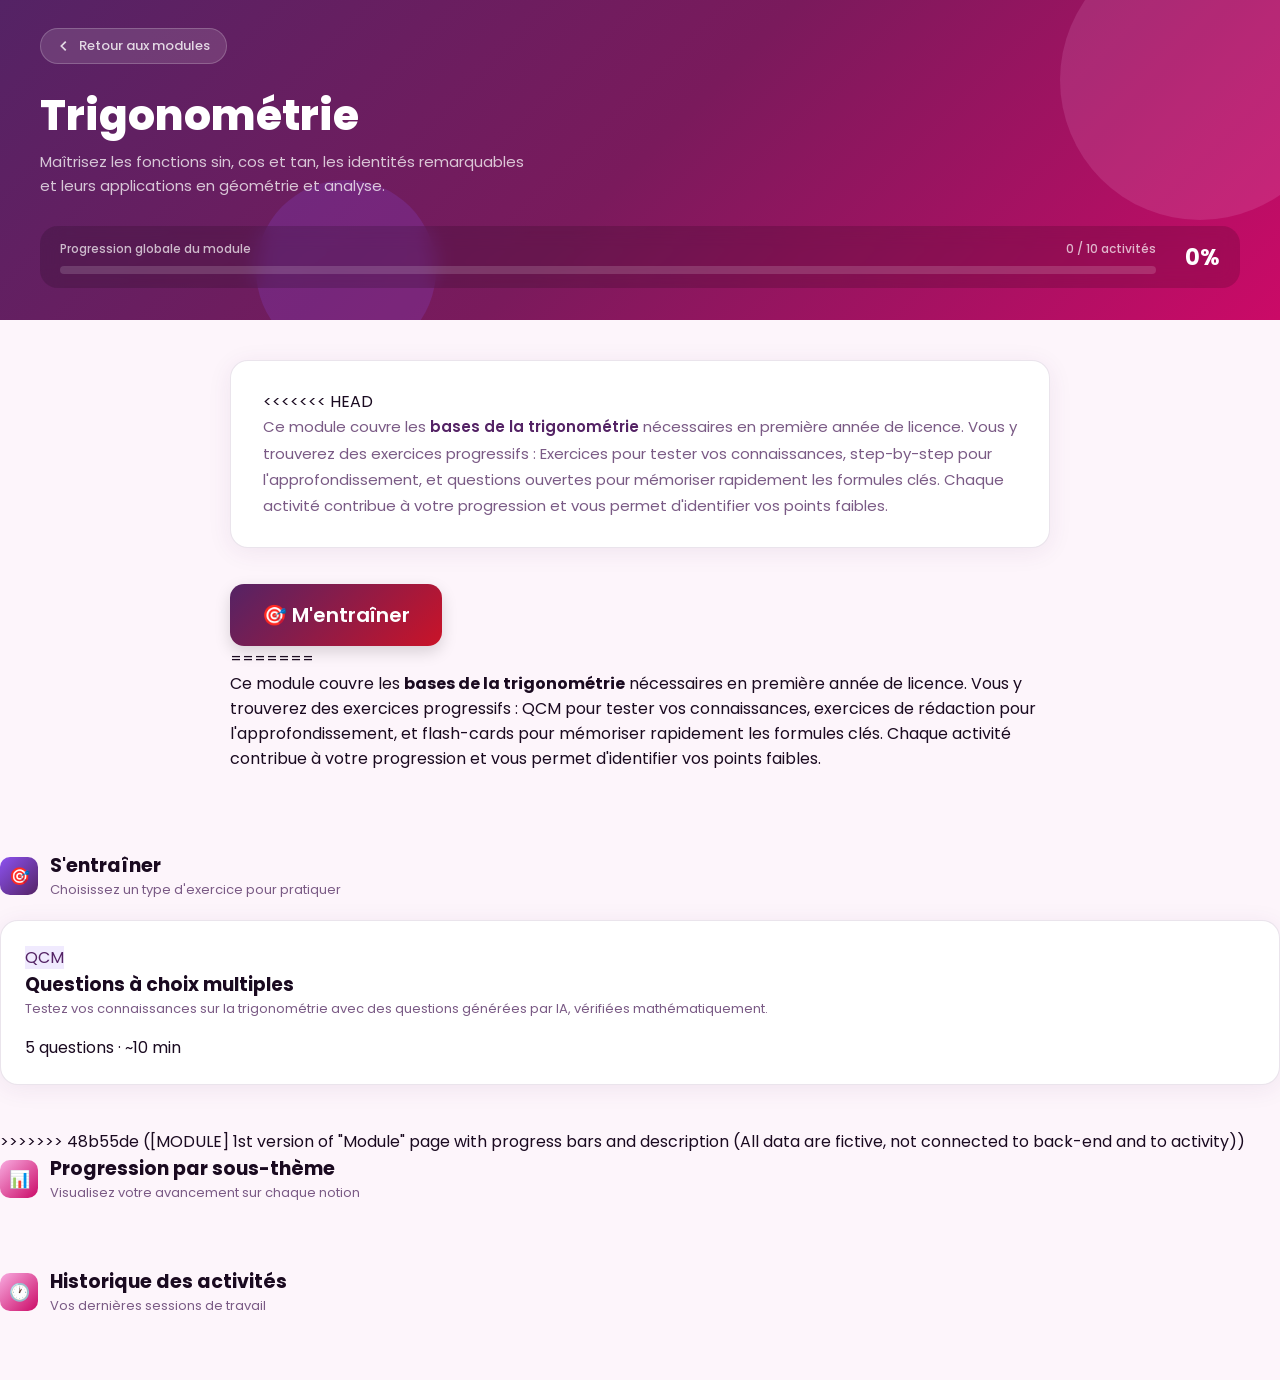
==== pages/module.html @ 5d1d4e45 "[MODULE] 1st version of "Module" page with progress bars and description (All data are fictive, not " ====
<!DOCTYPE html>
<html lang="fr">
<head>
<meta charset="UTF-8">
<meta name="viewport" content="width=device-width, initial-scale=1.0">
<title>MATHutrice — Module</title>
<link href="https://fonts.googleapis.com/css2?family=Poppins:wght@300;400;500;600;700;800&display=swap" rel="stylesheet">
<style>
  :root {
    --purple-dark: #542365;
    --purple-light: #8c52f0;
    --pink-soft: #f8abe0;
    --red-main: #ca1328;
    --red-coral: #ff5757;
    --pink-hot: #cb0a67;
    --bg: #fdf5fb;
    --white: #ffffff;
    --text-dark: #1a0a20;
    --text-muted: #7a5a85;
    --text-light: #b89ec5;
    --border: rgba(84,35,101,0.12);
    --shadow: 0 4px 24px rgba(84,35,101,0.08);
    --shadow-hover: 0 8px 40px rgba(140,82,240,0.18);
    --radius: 18px;
    --radius-sm: 10px;
  }

  * { box-sizing: border-box; margin: 0; padding: 0; }

  body {
    font-family: 'Poppins', sans-serif;
    background: var(--bg);
    color: var(--text-dark);
    min-height: 100vh;
  }

  /* ── HEADER ── */
  .header {
    background: linear-gradient(135deg, var(--purple-dark) 0%, #7a1a5c 50%, var(--pink-hot) 100%);
    padding: 0;
    position: relative;
    overflow: hidden;
  }
  .header::before {
    content: '';
    position: absolute;
    top: -60px; right: -60px;
    width: 280px; height: 280px;
    background: rgba(248,171,224,0.15);
    border-radius: 50%;
  }
  .header::after {
    content: '';
    position: absolute;
    bottom: -40px; left: 20%;
    width: 180px; height: 180px;
    background: rgba(140,82,240,0.2);
    border-radius: 50%;
  }
  .header-inner {
    position: relative; z-index: 1;
    padding: 28px 40px 32px;
  }
  .back-btn {
    display: inline-flex; align-items: center; gap: 8px;
    color: rgba(255,255,255,0.8);
    font-size: 13px; font-weight: 500;
    text-decoration: none;
    background: rgba(255,255,255,0.12);
    border: 1px solid rgba(255,255,255,0.2);
    padding: 7px 16px;
    border-radius: 30px;
    cursor: pointer;
    transition: all 0.2s;
    margin-bottom: 28px;
    display: inline-flex;
  }
  .back-btn:hover { background: rgba(255,255,255,0.2); color: white; }
  .back-btn svg { width: 14px; height: 14px; }

  
  .module-title {
    font-size: 42px; font-weight: 800;
    color: white;
    line-height: 1.15;
    margin-bottom: 10px;
  }
  .module-subtitle {
    font-size: 15px; font-weight: 400;
    color: rgba(255,255,255,0.75);
    max-width: 500px;
    line-height: 1.6;
    margin-bottom: 28px;
  }

  /* Progress bar header */
  .progress-header {
    display: flex; align-items: center; gap: 12px;
    background: rgba(0,0,0,0.15);
    border-radius: var(--radius);
    padding: 14px 20px;
    backdrop-filter: blur(10px);
  }
  .progress-info { flex: 1; }
  .progress-label {
    font-size: 12px; color: rgba(255,255,255,0.7); font-weight: 500;
    margin-bottom: 8px;
    display: flex; justify-content: space-between;
  }
  .progress-bar-wrap {
    background: rgba(255,255,255,0.15);
    border-radius: 30px;
    height: 8px; overflow: hidden;
  }
  .progress-bar-fill {
    background: linear-gradient(90deg, var(--pink-soft), var(--purple-light));
    height: 100%;
    border-radius: 30px;
    transition: width 0.8s cubic-bezier(.4,0,.2,1);
    width: 0%;
  }
  .progress-pct {
    font-size: 22px; font-weight: 700; color: white;
    min-width: 52px; text-align: right;
  }

  /* ── MAIN ── */
  .main { padding: 40px 40px 80px; max-width: 900px; margin: 0 auto; }

  /* ── DESCRIPTION ── */
  .desc-card {
    background: var(--white);
    border: 1px solid var(--border);
    border-radius: var(--radius);
    padding: 28px 32px;
    margin-bottom: 36px;
    box-shadow: var(--shadow);
  }
  .desc-card p { font-size: 15px; color: var(--text-muted); line-height: 1.75; }
  .desc-card p strong { color: var(--purple-dark); font-weight: 600; }

  /* ── SECTION TITLE ── */
  .section-header {
    display: flex; align-items: center; gap: 12px;
    margin-bottom: 20px;
  }
  .section-icon {
    width: 38px; height: 38px;
    border-radius: 10px;
    display: flex; align-items: center; justify-content: center;
    font-size: 17px;
    flex-shrink: 0;
  }
  .section-icon.history { background: linear-gradient(135deg, #f8abe0, #cb0a67); }
  .section-icon.train { background: linear-gradient(135deg, #8c52f0, #542365); }
  .section-title-text h2 { font-size: 19px; font-weight: 700; color: var(--text-dark); }
  .section-title-text p { font-size: 13px; color: var(--text-muted); font-weight: 400; }

  /* ── HISTORIQUE ── */
  .history-grid {
    display: grid;
    grid-template-columns: repeat(auto-fill, minmax(220px, 1fr));
    gap: 14px;
    margin-bottom: 44px;
  }
  .history-card {
    background: var(--white);
    border: 1px solid var(--border);
    border-radius: var(--radius-sm);
    padding: 16px 18px;
    box-shadow: var(--shadow);
    display: flex; flex-direction: column; gap: 8px;
    transition: all 0.2s;
  }
  .history-card:hover { transform: translateY(-2px); box-shadow: var(--shadow-hover); }
  .hist-top { display: flex; justify-content: space-between; align-items: flex-start; }
  .hist-name { font-size: 13px; font-weight: 600; color: var(--text-dark); }
  .hist-score {
    font-size: 12px; font-weight: 700;
    padding: 3px 10px;
    border-radius: 30px;
  }
  .hist-score.good { background: #edf7ed; color: #2a7a2a; }
  .hist-score.medium { background: #fff8e6; color: #a06800; }
  .hist-score.bad { background: #fdecea; color: #b01c1c; }
  .hist-meta { font-size: 11px; color: var(--text-light); }
  .hist-mini-bar {
    background: #f0e8f7; border-radius: 4px; height: 5px; overflow: hidden;
  }
  .hist-mini-fill {
    height: 100%; border-radius: 4px;
    background: linear-gradient(90deg, var(--pink-hot), var(--purple-light));
  }

  /* ── S'ENTRAINER ── */
  .train-grid {
    display: grid;
    grid-template-columns: repeat(auto-fill);
    gap: 16px;
    margin-bottom: 44px;
  }
  .train-card {
    background: var(--white);
    border: 1px solid var(--border);
    border-radius: var(--radius);
    padding: 24px;
    box-shadow: var(--shadow);
    cursor: pointer;
    transition: all 0.25s;
    position: relative;
    overflow: hidden;
  }
  .train-card::before {
    content: '';
    position: absolute; top: 0; left: 0;
    width: 4px; height: 100%;
    border-radius: 0;
  }
<<<<<<< HEAD
  .train-container {
    display: flex;
    justify-content: center;
    margin: 40px 0;
  }

  .train-btn {
    background: linear-gradient(135deg, #542365, #ca1328);
    color: white;
    font-size: 20px;
    font-weight: 600;
    font-family: Poppins, sans-serif;
    padding: 16px 32px;
    border: none;
    border-radius: 14px;
    cursor: pointer;
    transition: all 0.3s ease;
    box-shadow: 0 6px 16px rgba(0,0,0,0.15);
  }

  .train-btn:hover {
    transform: translateY(-3px);
    box-shadow: 0 10px 22px rgba(0,0,0,0.2);
  }

  .train-btn:active {
    transform: scale(0.96);
  }
=======
  .train-card.qcm::before { background: linear-gradient(180deg, var(--purple-light), var(--purple-dark)); }
  .train-card.redaction::before { background: linear-gradient(180deg, var(--pink-hot), var(--red-main)); }
  .train-card.flash::before { background: linear-gradient(180deg, var(--red-coral), var(--pink-hot)); }
  .train-card:hover { transform: translateY(-3px); box-shadow: var(--shadow-hover); border-color: rgba(140,82,240,0.25); }
  .train-card:active { transform: translateY(-1px); }
>>>>>>> 48b55de ([MODULE] 1st version of "Module" page with progress bars and description (All data are fictive, not connected to back-end and to activity))
  .train-type-badge {
    font-size: 10px; font-weight: 700; letter-spacing: 0.8px; text-transform: uppercase;
    padding: 4px 10px; border-radius: 20px;
    margin-bottom: 12px; display: inline-block;
  }
  .badge-qcm { background: #f0eafe; color: var(--purple-dark); }
  .badge-redaction { background: #fde8f3; color: var(--pink-hot); }
  .badge-flash { background: #ffe8e8; color: var(--red-main); }
<<<<<<< HEAD
=======
  .train-card h3 { font-size: 16px; font-weight: 700; margin-bottom: 6px; color: var(--text-dark); }
  .train-card p { font-size: 13px; color: var(--text-muted); line-height: 1.55; margin-bottom: 16px; }
>>>>>>> 48b55de ([MODULE] 1st version of "Module" page with progress bars and description (All data are fictive, not connected to back-end and to activity))
  .train-meta { display: flex; align-items: center; gap: 6px; font-size: 12px; color: var(--text-light); }
  .train-dot { width: 6px; height: 6px; border-radius: 50%; background: var(--text-light); }

  /* ── QCM MODAL ── */
  .qcm-overlay {
    display: none;
    position: fixed; inset: 0;
    background: rgba(20,4,30,0.65);
    backdrop-filter: blur(6px);
    z-index: 1000;
    align-items: center;
    justify-content: center;
    padding: 20px;
  }
  .qcm-overlay.open { display: flex; }
  .qcm-modal {
    background: var(--white);
    border-radius: 24px;
    width: 100%; max-width: 640px;
    max-height: 90vh;
    overflow-y: auto;
    box-shadow: 0 24px 80px rgba(84,35,101,0.3);
    animation: slideUp 0.3s cubic-bezier(.4,0,.2,1);
  }
  @keyframes slideUp {
    from { opacity: 0; transform: translateY(30px) scale(0.97); }
    to { opacity: 1; transform: translateY(0) scale(1); }
  }
  .qcm-modal-header {
    background: linear-gradient(135deg, var(--purple-dark), var(--pink-hot));
    padding: 24px 28px 20px;
    border-radius: 24px 24px 0 0;
    display: flex; justify-content: space-between; align-items: flex-start;
  }
  .qcm-modal-header h2 { font-size: 18px; font-weight: 700; color: white; }
  .qcm-modal-header p { font-size: 13px; color: rgba(255,255,255,0.75); margin-top: 4px; }
  .qcm-close {
    background: rgba(255,255,255,0.2);
    border: none; border-radius: 50%;
    width: 34px; height: 34px;
    cursor: pointer;
    display: flex; align-items: center; justify-content: center;
    color: white; font-size: 18px;
    transition: background 0.2s;
    flex-shrink: 0;
  }
  .qcm-close:hover { background: rgba(255,255,255,0.35); }
  .qcm-body { padding: 28px; }

  .qcm-loading {
    text-align: center; padding: 40px 20px;
    color: var(--text-muted); font-size: 14px;
  }
  .qcm-spinner {
    width: 36px; height: 36px;
    border: 3px solid var(--border);
    border-top-color: var(--purple-light);
    border-radius: 50%;
    animation: spin 0.8s linear infinite;
    margin: 0 auto 16px;
  }
  @keyframes spin { to { transform: rotate(360deg); } }

  .qcm-question-num {
    font-size: 12px; font-weight: 600; color: var(--text-light);
    text-transform: uppercase; letter-spacing: 0.8px;
    margin-bottom: 8px;
  }
  .qcm-question-text {
    font-size: 17px; font-weight: 600; color: var(--text-dark);
    line-height: 1.55; margin-bottom: 22px;
  }
  .qcm-options { display: flex; flex-direction: column; gap: 10px; margin-bottom: 24px; }
  .qcm-option {
    border: 1.5px solid var(--border);
    border-radius: var(--radius-sm);
    padding: 13px 18px;
    cursor: pointer;
    font-size: 14px; font-weight: 500;
    color: var(--text-dark);
    transition: all 0.18s;
    display: flex; align-items: center; gap: 12px;
    background: var(--white);
  }
  .qcm-option:hover:not(.selected):not(.correct):not(.wrong) {
    border-color: var(--purple-light);
    background: #f9f3ff;
  }
  .qcm-option.selected { border-color: var(--purple-light); background: #f0eafe; color: var(--purple-dark); }
  .qcm-option.correct { border-color: #2a7a2a; background: #edf7ed; color: #1a5a1a; }
  .qcm-option.wrong { border-color: var(--red-main); background: #fdecea; color: #8a1010; }
  .opt-letter {
    width: 26px; height: 26px; border-radius: 6px;
    background: rgba(140,82,240,0.1);
    display: flex; align-items: center; justify-content: center;
    font-size: 11px; font-weight: 700; color: var(--purple-light);
    flex-shrink: 0;
  }
  .qcm-option.correct .opt-letter { background: #d0ead0; color: #2a7a2a; }
  .qcm-option.wrong .opt-letter { background: #f7d0d0; color: #b01c1c; }

  .qcm-feedback {
    border-radius: var(--radius-sm); padding: 12px 16px;
    font-size: 13px; line-height: 1.6;
    margin-bottom: 20px; display: none;
  }
  .qcm-feedback.correct { background: #edf7ed; color: #1a5a1a; border-left: 4px solid #2a7a2a; }
  .qcm-feedback.wrong { background: #fdecea; color: #8a1010; border-left: 4px solid var(--red-main); }
  .qcm-feedback.show { display: block; }

  .qcm-footer {
    display: flex; justify-content: space-between; align-items: center;
    padding-top: 16px; border-top: 1px solid var(--border);
  }
  .qcm-score-mini { font-size: 13px; color: var(--text-muted); }
  .qcm-score-mini strong { color: var(--purple-dark); font-weight: 700; }

  .btn-primary {
    background: linear-gradient(135deg, var(--purple-light), var(--purple-dark));
    color: white; border: none;
    padding: 11px 26px; border-radius: 30px;
    font-family: 'Poppins', sans-serif;
    font-size: 14px; font-weight: 600;
    cursor: pointer;
    transition: all 0.2s;
    box-shadow: 0 4px 16px rgba(140,82,240,0.35);
  }
  .btn-primary:hover { transform: translateY(-1px); box-shadow: 0 6px 24px rgba(140,82,240,0.45); }
  .btn-primary:active { transform: translateY(0); }
  .btn-primary:disabled { opacity: 0.5; cursor: not-allowed; transform: none; }

  /* ── RÉSULTATS ── */
  .results-panel {
    text-align: center; padding: 20px 0;
  }
  .results-circle {
    width: 110px; height: 110px;
    border-radius: 50%;
    background: linear-gradient(135deg, var(--purple-light), var(--pink-hot));
    display: flex; flex-direction: column; align-items: center; justify-content: center;
    margin: 0 auto 20px;
    box-shadow: 0 8px 32px rgba(140,82,240,0.3);
  }
  .results-circle .score-num { font-size: 30px; font-weight: 800; color: white; }
  .results-circle .score-total { font-size: 12px; color: rgba(255,255,255,0.8); }
  .results-panel h3 { font-size: 20px; font-weight: 700; margin-bottom: 8px; }
  .results-panel p { font-size: 14px; color: var(--text-muted); margin-bottom: 24px; }
  .results-btns { display: flex; gap: 12px; justify-content: center; }
  .btn-secondary {
    background: transparent;
    color: var(--purple-dark);
    border: 1.5px solid var(--purple-light);
    padding: 10px 22px; border-radius: 30px;
    font-family: 'Poppins', sans-serif;
    font-size: 14px; font-weight: 600;
    cursor: pointer;
    transition: all 0.2s;
  }
  .btn-secondary:hover { background: #f0eafe; }

  /* ── MINI PROGRESS CARDS ── */
  .module-progress-section { margin-bottom: 44px; }
  .progress-cards { display: grid; grid-template-columns: repeat(auto-fill, minmax(200px, 1fr)); gap: 14px; }
  .prog-card {
    background: var(--white);
    border: 1px solid var(--border);
    border-radius: var(--radius-sm);
    padding: 16px 18px;
    box-shadow: var(--shadow);
  }
  .prog-card-top { display: flex; justify-content: space-between; margin-bottom: 10px; }
  .prog-card-name { font-size: 13px; font-weight: 600; color: var(--text-dark); }
  .prog-card-pct { font-size: 13px; font-weight: 700; color: var(--purple-light); }
  .prog-card-bar { background: #f0e8f7; border-radius: 4px; height: 6px; overflow: hidden; }
  .prog-card-fill {
    height: 100%; border-radius: 4px;
    background: linear-gradient(90deg, var(--pink-hot), var(--purple-light));
    transition: width 1s cubic-bezier(.4,0,.2,1);
  }

  @media (max-width: 600px) {
    .header-inner { padding: 20px; }
    .module-title { font-size: 28px; }
    .main { padding: 24px 20px 60px; }
    .train-grid { grid-template-columns: 1fr; }
  }
</style>
</head>
<body>

<!-- ── HEADER ── -->
<div class="header">
  <div class="header-inner">
    <a class="back-btn" onclick="history.back()">
      <svg viewBox="0 0 16 16" fill="none" stroke="currentColor" stroke-width="2">
        <path d="M10 3L5 8l5 5"/>
      </svg>
      Retour aux modules
    </a>

    <h1 class="module-title" id="moduleTitle">Trigonométrie</h1>
    <p class="module-subtitle">Maîtrisez les fonctions sin, cos et tan, les identités remarquables et leurs applications en géométrie et analyse.</p>

    <div class="progress-header">
      <div class="progress-info">
        <div class="progress-label">
          <span>Progression globale du module</span>
          <span id="progressText">0 / 10 activités</span>
        </div>
        <div class="progress-bar-wrap">
          <div class="progress-bar-fill" id="mainProgressBar"></div>
        </div>
      </div>
      <div class="progress-pct" id="mainProgressPct">0%</div>
    </div>
  </div>
</div>

<!-- ── MAIN ── -->
<div class="main">

  <!-- Description -->
  <div class="desc-card">
<<<<<<< HEAD
    <p>Ce module couvre les <strong>bases de la trigonométrie</strong> nécessaires en première année de licence. Vous y trouverez des exercices progressifs : Exercices pour tester vos connaissances, step-by-step pour l'approfondissement, et questions ouvertes pour mémoriser rapidement les formules clés. Chaque activité contribue à votre progression et vous permet d'identifier vos points faibles.</p>
  </div>
  <!-- S'entraîner -->
<div class="train-container">
  <button class="train-btn" onclick="openQCM()">
    🎯 M'entraîner
  </button>
</div>
=======
    <p>Ce module couvre les <strong>bases de la trigonométrie</strong> nécessaires en première année de licence. Vous y trouverez des exercices progressifs : QCM pour tester vos connaissances, exercices de rédaction pour l'approfondissement, et flash-cards pour mémoriser rapidement les formules clés. Chaque activité contribue à votre progression et vous permet d'identifier vos points faibles.</p>
  </div>
  <!-- S'entraîner -->
  <div class="section-header">
    <div class="section-icon train">🎯</div>
    <div class="section-title-text">
      <h2>S'entraîner</h2>
      <p>Choisissez un type d'exercice pour pratiquer</p>
    </div>
  </div>
  <div class="train-grid">
    <div class="train-card qcm" onclick="openQCM()">
      <span class="train-type-badge badge-qcm">QCM</span>
      <h3>Questions à choix multiples</h3>
      <p>Testez vos connaissances sur la trigonométrie avec des questions générées par IA, vérifiées mathématiquement.</p>
      <div class="train-meta">
        <span class="train-dot" style="background:var(--purple-light)"></span>
        5 questions · ~10 min
      </div>
    </div>
  </div>
>>>>>>> 48b55de ([MODULE] 1st version of "Module" page with progress bars and description (All data are fictive, not connected to back-end and to activity))

  <!-- Progression sous-thèmes -->
  <div class="module-progress-section">
    <div class="section-header">
      <div class="section-icon history">📊</div>
      <div class="section-title-text">
        <h2>Progression par sous-thème</h2>
        <p>Visualisez votre avancement sur chaque notion</p>
      </div>
    </div>
    <div class="progress-cards" id="progressCards"></div>
  </div>

  <!-- Historique -->
  <div class="section-header">
    <div class="section-icon history">🕐</div>
    <div class="section-title-text">
      <h2>Historique des activités</h2>
      <p>Vos dernières sessions de travail</p>
    </div>
  </div>
  <div class="history-grid" id="historyGrid"></div>



</div>

<!-- ── QCM MODAL ── -->
<div class="qcm-overlay" id="qcmOverlay">
  <div class="qcm-modal" id="qcmModal">
    <div class="qcm-modal-header">
      <div>
        <h2>QCM — <span id="qcmModuleName">Trigonométrie</span></h2>
        <p id="qcmSubtitle">Génération des questions en cours…</p>
      </div>
      <button class="qcm-close" onclick="closeQCM()">✕</button>
    </div>
    <div class="qcm-body" id="qcmBody">
      <div class="qcm-loading">
        <div class="qcm-spinner"></div>
        <p>Génération des questions par IA…</p>
        <p style="font-size:12px;margin-top:6px;opacity:.6">Vérification mathématique en cours</p>
      </div>
    </div>
  </div>
</div>

<script>
// ── CONFIG ──────────────────────────────────────────────────────────────────
const MODULE = (new URLSearchParams(location.search).get('module')) || 'trigonométrie';
const NIVEAU = (new URLSearchParams(location.search).get('niveau')) || 'intermédiaire';
const NB_QUESTIONS = 5;

// ── DONNÉES SIMULÉES ─────────────────────────────────────────────────────────
const progressData = [
  { name: 'Cercle trigonométrique', pct: 80 },
  { name: 'sin, cos, tan', pct: 65 },
  { name: 'Identités remarquables', pct: 40 },
  { name: 'Angles associés', pct: 25 },
  { name: 'Équations trig.', pct: 10 },
];

const historyData = [
<<<<<<< HEAD
  { type: 'Test', date: "Aujourd'hui, 14:32", score: 4, total: 5, notion: 'Cercle trigo.' },
  { type: 'Test', date: 'Hier, 20:15', score: 3, total: 5, notion: 'sin / cos / tan' },
  { type: 'Test', date: 'Hier, 10:04', score: 17, total: 20, notion: 'Formules clés' },
  { type: 'Test', date: '05/04, 18:30', score: 2, total: 5, notion: 'Identités' },
  { type: 'Test', date: '03/04, 09:12', score: 5, total: 5, notion: 'Cercle trigo.' },
=======
  { type: 'QCM', date: "Aujourd'hui, 14:32", score: 4, total: 5, notion: 'Cercle trigo.' },
  { type: 'QCM', date: 'Hier, 20:15', score: 3, total: 5, notion: 'sin / cos / tan' },
  { type: 'Flash', date: 'Hier, 10:04', score: 17, total: 20, notion: 'Formules clés' },
  { type: 'QCM', date: '05/04, 18:30', score: 2, total: 5, notion: 'Identités' },
  { type: 'QCM', date: '03/04, 09:12', score: 5, total: 5, notion: 'Cercle trigo.' },
>>>>>>> 48b55de ([MODULE] 1st version of "Module" page with progress bars and description (All data are fictive, not connected to back-end and to activity))
];

// ── INIT ─────────────────────────────────────────────────────────────────────
document.getElementById('moduleTitle').textContent =
  MODULE.charAt(0).toUpperCase() + MODULE.slice(1);
document.getElementById('qcmModuleName').textContent =
  MODULE.charAt(0).toUpperCase() + MODULE.slice(1);

// Progress global
const globalPct = Math.round(progressData.reduce((a,b) => a + b.pct, 0) / progressData.length);
const completedActivities = historyData.length;
setTimeout(() => {
  document.getElementById('mainProgressBar').style.width = globalPct + '%';
  document.getElementById('mainProgressPct').textContent = globalPct + '%';
  document.getElementById('progressText').textContent = completedActivities + ' / 10 activités';
}, 300);

// Progress cards
const pgContainer = document.getElementById('progressCards');
progressData.forEach(item => {
  const card = document.createElement('div');
  card.className = 'prog-card';
  card.innerHTML = `
    <div class="prog-card-top">
      <span class="prog-card-name">${item.name}</span>
      <span class="prog-card-pct">${item.pct}%</span>
    </div>
    <div class="prog-card-bar"><div class="prog-card-fill" style="width:0%" data-pct="${item.pct}"></div></div>
  `;
  pgContainer.appendChild(card);
});
setTimeout(() => {
  pgContainer.querySelectorAll('.prog-card-fill').forEach(el => {
    el.style.width = el.dataset.pct + '%';
  });
}, 400);

// History
const histContainer = document.getElementById('historyGrid');
historyData.forEach(item => {
  const ratio = item.score / item.total;
  const cls = ratio >= 0.8 ? 'good' : ratio >= 0.5 ? 'medium' : 'bad';
  const card = document.createElement('div');
  card.className = 'history-card';
  card.innerHTML = `
    <div class="hist-top">
      <span class="hist-name">${item.type} — ${item.notion}</span>
      <span class="hist-score ${cls}">${item.score}/${item.total}</span>
    </div>
    <div class="hist-meta">${item.date}</div>
    <div class="hist-mini-bar"><div class="hist-mini-fill" style="width:${Math.round(ratio*100)}%"></div></div>
  `;
  histContainer.appendChild(card);
});

// ── QCM STATE ────────────────────────────────────────────────────────────────
let questions = [];
let currentQ = 0;
let score = 0;
let answered = false;

function openQCM() {
  document.getElementById('qcmOverlay').classList.add('open');
  document.body.style.overflow = 'hidden';
  loadQuestions();
}
function closeQCM() {
  document.getElementById('qcmOverlay').classList.remove('open');
  document.body.style.overflow = '';
  questions = []; currentQ = 0; score = 0; answered = false;
  document.getElementById('qcmSubtitle').textContent = 'Génération des questions en cours…';
  document.getElementById('qcmBody').innerHTML = `
    <div class="qcm-loading">
      <div class="qcm-spinner"></div>
      <p>Génération des questions par IA…</p>
    </div>`;
}

async function loadQuestions() {
<<<<<<< HEAD
  document.getElementById('qcmSubtitle').textContent = `9 questions · ${MODULE} · Tous sous-thèmes`;
  const body = document.getElementById('qcmBody');

  const prompt = `Tu es un tuteur de mathématiques pour des étudiants de L1.
Génère ${NB_QUESTIONS} exercice sur la notion "${MODULE}" de niveau "${NIVEAU}".
=======
  document.getElementById('qcmSubtitle').textContent = `5 questions · ${MODULE}`;
  const body = document.getElementById('qcmBody');

  const prompt = `Tu es un tuteur de mathématiques pour des étudiants de L1.
Génère ${NB_QUESTIONS} questions QCM sur la notion "${MODULE}" de niveau "${NIVEAU}".
>>>>>>> 48b55de ([MODULE] 1st version of "Module" page with progress bars and description (All data are fictive, not connected to back-end and to activity))

RÈGLES IMPORTANTES :
- Réponds UNIQUEMENT avec un JSON valide, sans markdown, sans backticks.
- Format : tableau JSON de ${NB_QUESTIONS} objets avec les champs : "question" (string), "options" (tableau de 4 strings), "answer" (string identique à l'une des options).
- Questions mathématiquement correctes.
- Les mauvaises réponses doivent être plausibles.

Exemple de format :
[{"question":"...","options":["a","b","c","d"],"answer":"a"}]`;

  try {
    const res = await fetch('https://api.anthropic.com/v1/messages', {
      method: 'POST',
      headers: { 'Content-Type': 'application/json' },
      body: JSON.stringify({
        model: 'claude-sonnet-4-20250514',
        max_tokens: 1000,
        messages: [{ role: 'user', content: prompt }]
      })
    });
    const data = await res.json();
    const raw = data.content.map(b => b.text || '').join('');
    const clean = raw.replace(/```json|```/g, '').trim();
    questions = JSON.parse(clean);
    currentQ = 0; score = 0; answered = false;
    renderQuestion();
  } catch (e) {
    body.innerHTML = `<div style="text-align:center;padding:40px;color:#b01c1c;">
      <p style="font-size:28px;margin-bottom:12px;">⚠</p>
      <p style="font-weight:600;margin-bottom:8px;">Erreur de génération</p>
      <p style="font-size:13px;color:#7a5a85;">Vérifiez votre connexion et réessayez.</p>
      <button class="btn-primary" style="margin-top:20px;" onclick="loadQuestions()">Réessayer</button>
    </div>`;
  }
}

function renderQuestion() {
  if (currentQ >= questions.length) { renderResults(); return; }
  const q = questions[currentQ];
  answered = false;
  const body = document.getElementById('qcmBody');
  const letters = ['A','B','C','D'];
  body.innerHTML = `
    <div class="qcm-question-num">Question ${currentQ+1} sur ${questions.length}</div>
    <div class="qcm-question-text">${q.question}</div>
    <div class="qcm-options" id="optionsWrap">
      ${q.options.map((opt, i) => `
        <button class="qcm-option" onclick="selectOption(this, '${escQ(opt)}')">
          <span class="opt-letter">${letters[i]}</span>
          <span>${opt}</span>
        </button>`).join('')}
    </div>
    <div class="qcm-feedback" id="feedback"></div>
    <div class="qcm-footer">
      <div class="qcm-score-mini">Score : <strong>${score} / ${currentQ}</strong></div>
      <button class="btn-primary" id="nextBtn" disabled onclick="nextQuestion()">
        ${currentQ + 1 < questions.length ? 'Question suivante →' : 'Voir les résultats →'}
      </button>
    </div>
  `;
}

function escQ(s) { return s.replace(/'/g, "\\'"); }

function selectOption(btn, chosen) {
  if (answered) return;
  answered = true;
  const correct = questions[currentQ].answer;
  const opts = document.querySelectorAll('.qcm-option');
  const fb = document.getElementById('feedback');

  opts.forEach(o => {
    const txt = o.querySelector('span:last-child').textContent;
    if (txt === correct) { o.classList.add('correct'); o.querySelector('.opt-letter').textContent = '✓'; }
    else if (txt === chosen && chosen !== correct) { o.classList.add('wrong'); o.querySelector('.opt-letter').textContent = '✗'; }
    o.style.cursor = 'default';
  });

  if (chosen === correct) {
    score++;
    fb.className = 'qcm-feedback correct show';
    fb.textContent = '✓ Bonne réponse !';
  } else {
    fb.className = 'qcm-feedback wrong show';
    fb.textContent = `✗ La bonne réponse était : ${correct}`;
  }
  document.getElementById('nextBtn').disabled = false;
}

function nextQuestion() {
  currentQ++;
  renderQuestion();
}

function renderResults() {
  const pct = Math.round(score / questions.length * 100);
  const msg = pct >= 80 ? 'Excellent travail ! 🎉' : pct >= 60 ? 'Bien joué, continuez ainsi !' : 'À retravailler, ne lâchez pas !';
  const body = document.getElementById('qcmBody');
  body.innerHTML = `
    <div class="results-panel">
      <div class="results-circle">
        <span class="score-num">${score}/${questions.length}</span>
        <span class="score-total">${pct}%</span>
      </div>
      <h3>${msg}</h3>
      <p>Vous avez répondu correctement à <strong style="color:var(--purple-dark)">${score}</strong> question${score > 1 ? 's' : ''} sur ${questions.length}.</p>
      <div class="results-btns">
        <button class="btn-secondary" onclick="closeQCM()">Fermer</button>
        <button class="btn-primary" onclick="loadQuestions()">Recommencer</button>
      </div>
    </div>
  `;
  updateGlobalProgress(pct);
}

function updateGlobalProgress(lastScore) {
  const newPct = Math.min(100, globalPct + Math.round(lastScore * 0.1));
  document.getElementById('mainProgressBar').style.width = newPct + '%';
  document.getElementById('mainProgressPct').textContent = newPct + '%';
}

// Close overlay on outside click
document.getElementById('qcmOverlay').addEventListener('click', function(e) {
  if (e.target === this) closeQCM();
});
</script>
</body>
</html>
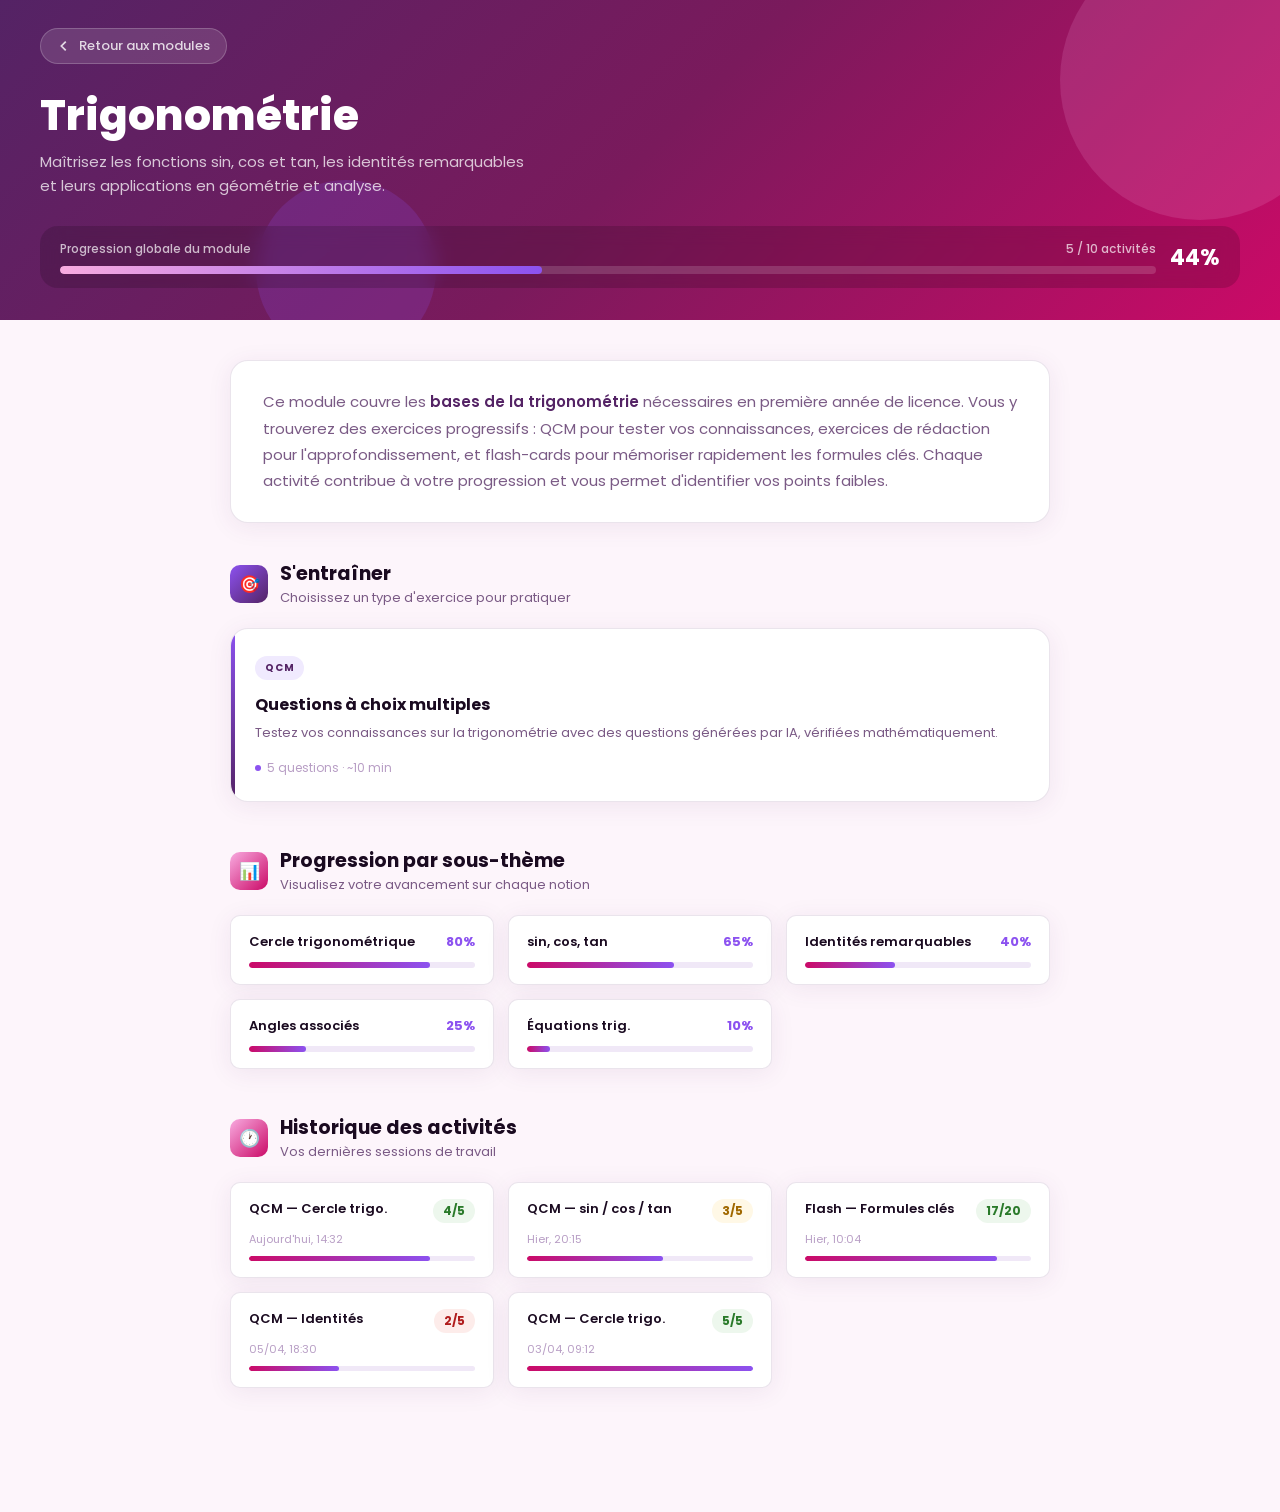
==== commit 48b55de3: "[MODULE] 1st version of "Module" page with progress bars and description (All data are fictive, not " ====
--- a/pages/module.html
+++ b/pages/module.html
@@ -216,42 +216,11 @@
     width: 4px; height: 100%;
     border-radius: 0;
   }
-<<<<<<< HEAD
-  .train-container {
-    display: flex;
-    justify-content: center;
-    margin: 40px 0;
-  }
-
-  .train-btn {
-    background: linear-gradient(135deg, #542365, #ca1328);
-    color: white;
-    font-size: 20px;
-    font-weight: 600;
-    font-family: Poppins, sans-serif;
-    padding: 16px 32px;
-    border: none;
-    border-radius: 14px;
-    cursor: pointer;
-    transition: all 0.3s ease;
-    box-shadow: 0 6px 16px rgba(0,0,0,0.15);
-  }
-
-  .train-btn:hover {
-    transform: translateY(-3px);
-    box-shadow: 0 10px 22px rgba(0,0,0,0.2);
-  }
-
-  .train-btn:active {
-    transform: scale(0.96);
-  }
-=======
   .train-card.qcm::before { background: linear-gradient(180deg, var(--purple-light), var(--purple-dark)); }
   .train-card.redaction::before { background: linear-gradient(180deg, var(--pink-hot), var(--red-main)); }
   .train-card.flash::before { background: linear-gradient(180deg, var(--red-coral), var(--pink-hot)); }
   .train-card:hover { transform: translateY(-3px); box-shadow: var(--shadow-hover); border-color: rgba(140,82,240,0.25); }
   .train-card:active { transform: translateY(-1px); }
->>>>>>> 48b55de ([MODULE] 1st version of "Module" page with progress bars and description (All data are fictive, not connected to back-end and to activity))
   .train-type-badge {
     font-size: 10px; font-weight: 700; letter-spacing: 0.8px; text-transform: uppercase;
     padding: 4px 10px; border-radius: 20px;
@@ -260,11 +229,8 @@
   .badge-qcm { background: #f0eafe; color: var(--purple-dark); }
   .badge-redaction { background: #fde8f3; color: var(--pink-hot); }
   .badge-flash { background: #ffe8e8; color: var(--red-main); }
-<<<<<<< HEAD
-=======
   .train-card h3 { font-size: 16px; font-weight: 700; margin-bottom: 6px; color: var(--text-dark); }
   .train-card p { font-size: 13px; color: var(--text-muted); line-height: 1.55; margin-bottom: 16px; }
->>>>>>> 48b55de ([MODULE] 1st version of "Module" page with progress bars and description (All data are fictive, not connected to back-end and to activity))
   .train-meta { display: flex; align-items: center; gap: 6px; font-size: 12px; color: var(--text-light); }
   .train-dot { width: 6px; height: 6px; border-radius: 50%; background: var(--text-light); }
 
@@ -488,16 +454,6 @@
 
   <!-- Description -->
   <div class="desc-card">
-<<<<<<< HEAD
-    <p>Ce module couvre les <strong>bases de la trigonométrie</strong> nécessaires en première année de licence. Vous y trouverez des exercices progressifs : Exercices pour tester vos connaissances, step-by-step pour l'approfondissement, et questions ouvertes pour mémoriser rapidement les formules clés. Chaque activité contribue à votre progression et vous permet d'identifier vos points faibles.</p>
-  </div>
-  <!-- S'entraîner -->
-<div class="train-container">
-  <button class="train-btn" onclick="openQCM()">
-    🎯 M'entraîner
-  </button>
-</div>
-=======
     <p>Ce module couvre les <strong>bases de la trigonométrie</strong> nécessaires en première année de licence. Vous y trouverez des exercices progressifs : QCM pour tester vos connaissances, exercices de rédaction pour l'approfondissement, et flash-cards pour mémoriser rapidement les formules clés. Chaque activité contribue à votre progression et vous permet d'identifier vos points faibles.</p>
   </div>
   <!-- S'entraîner -->
@@ -519,7 +475,6 @@
       </div>
     </div>
   </div>
->>>>>>> 48b55de ([MODULE] 1st version of "Module" page with progress bars and description (All data are fictive, not connected to back-end and to activity))
 
   <!-- Progression sous-thèmes -->
   <div class="module-progress-section">
@@ -583,19 +538,11 @@
 ];
 
 const historyData = [
-<<<<<<< HEAD
-  { type: 'Test', date: "Aujourd'hui, 14:32", score: 4, total: 5, notion: 'Cercle trigo.' },
-  { type: 'Test', date: 'Hier, 20:15', score: 3, total: 5, notion: 'sin / cos / tan' },
-  { type: 'Test', date: 'Hier, 10:04', score: 17, total: 20, notion: 'Formules clés' },
-  { type: 'Test', date: '05/04, 18:30', score: 2, total: 5, notion: 'Identités' },
-  { type: 'Test', date: '03/04, 09:12', score: 5, total: 5, notion: 'Cercle trigo.' },
-=======
   { type: 'QCM', date: "Aujourd'hui, 14:32", score: 4, total: 5, notion: 'Cercle trigo.' },
   { type: 'QCM', date: 'Hier, 20:15', score: 3, total: 5, notion: 'sin / cos / tan' },
   { type: 'Flash', date: 'Hier, 10:04', score: 17, total: 20, notion: 'Formules clés' },
   { type: 'QCM', date: '05/04, 18:30', score: 2, total: 5, notion: 'Identités' },
   { type: 'QCM', date: '03/04, 09:12', score: 5, total: 5, notion: 'Cercle trigo.' },
->>>>>>> 48b55de ([MODULE] 1st version of "Module" page with progress bars and description (All data are fictive, not connected to back-end and to activity))
 ];
 
 // ── INIT ─────────────────────────────────────────────────────────────────────
@@ -675,19 +622,11 @@
 }
 
 async function loadQuestions() {
-<<<<<<< HEAD
-  document.getElementById('qcmSubtitle').textContent = `9 questions · ${MODULE} · Tous sous-thèmes`;
-  const body = document.getElementById('qcmBody');
-
-  const prompt = `Tu es un tuteur de mathématiques pour des étudiants de L1.
-Génère ${NB_QUESTIONS} exercice sur la notion "${MODULE}" de niveau "${NIVEAU}".
-=======
   document.getElementById('qcmSubtitle').textContent = `5 questions · ${MODULE}`;
   const body = document.getElementById('qcmBody');
 
   const prompt = `Tu es un tuteur de mathématiques pour des étudiants de L1.
 Génère ${NB_QUESTIONS} questions QCM sur la notion "${MODULE}" de niveau "${NIVEAU}".
->>>>>>> 48b55de ([MODULE] 1st version of "Module" page with progress bars and description (All data are fictive, not connected to back-end and to activity))
 
 RÈGLES IMPORTANTES :
 - Réponds UNIQUEMENT avec un JSON valide, sans markdown, sans backticks.
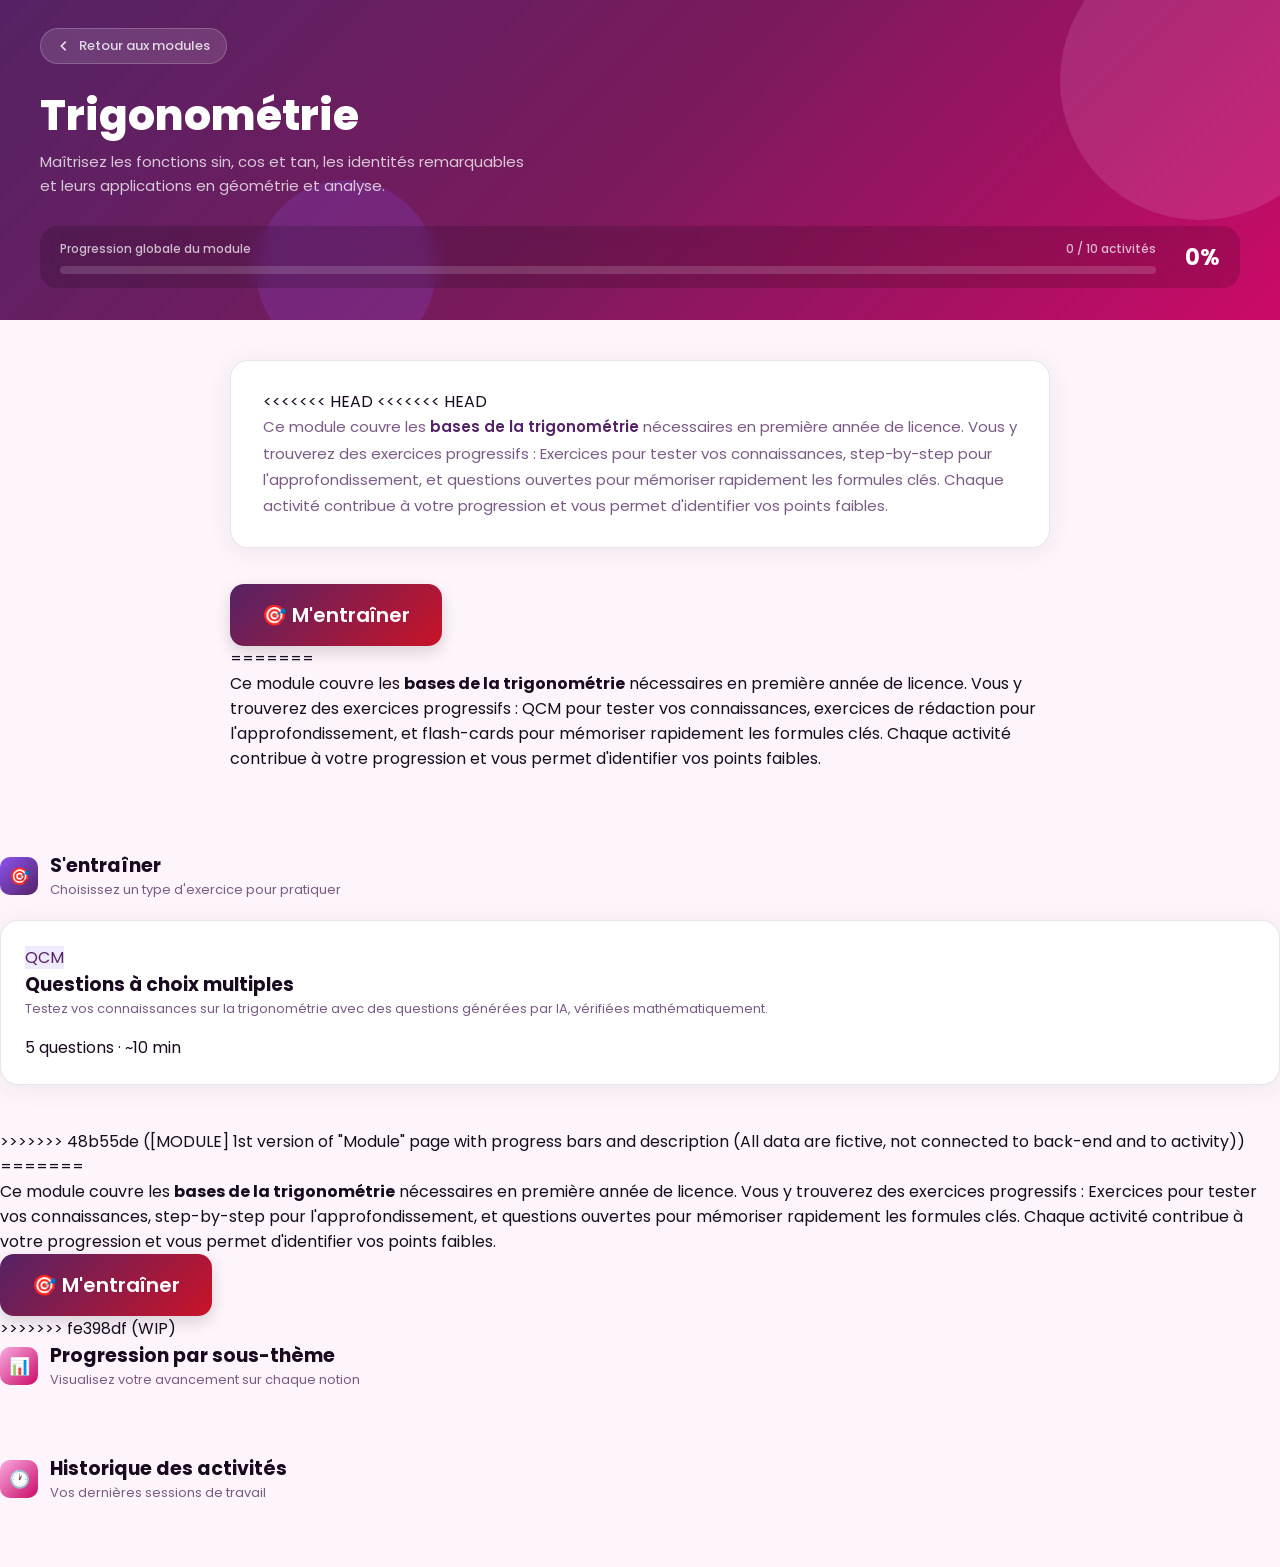
==== commit 9114ea87: "WIP" ====
--- a/pages/module.html
+++ b/pages/module.html
@@ -216,11 +216,48 @@
     width: 4px; height: 100%;
     border-radius: 0;
   }
+<<<<<<< HEAD
+<<<<<<< HEAD
+=======
+>>>>>>> fe398df (WIP)
+  .train-container {
+    display: flex;
+    justify-content: center;
+    margin: 40px 0;
+  }
+
+  .train-btn {
+    background: linear-gradient(135deg, #542365, #ca1328);
+    color: white;
+    font-size: 20px;
+    font-weight: 600;
+    font-family: Poppins, sans-serif;
+    padding: 16px 32px;
+    border: none;
+    border-radius: 14px;
+    cursor: pointer;
+    transition: all 0.3s ease;
+    box-shadow: 0 6px 16px rgba(0,0,0,0.15);
+  }
+
+  .train-btn:hover {
+    transform: translateY(-3px);
+    box-shadow: 0 10px 22px rgba(0,0,0,0.2);
+  }
+
+  .train-btn:active {
+    transform: scale(0.96);
+  }
+<<<<<<< HEAD
+=======
   .train-card.qcm::before { background: linear-gradient(180deg, var(--purple-light), var(--purple-dark)); }
   .train-card.redaction::before { background: linear-gradient(180deg, var(--pink-hot), var(--red-main)); }
   .train-card.flash::before { background: linear-gradient(180deg, var(--red-coral), var(--pink-hot)); }
   .train-card:hover { transform: translateY(-3px); box-shadow: var(--shadow-hover); border-color: rgba(140,82,240,0.25); }
   .train-card:active { transform: translateY(-1px); }
+>>>>>>> 48b55de ([MODULE] 1st version of "Module" page with progress bars and description (All data are fictive, not connected to back-end and to activity))
+=======
+>>>>>>> fe398df (WIP)
   .train-type-badge {
     font-size: 10px; font-weight: 700; letter-spacing: 0.8px; text-transform: uppercase;
     padding: 4px 10px; border-radius: 20px;
@@ -229,8 +266,14 @@
   .badge-qcm { background: #f0eafe; color: var(--purple-dark); }
   .badge-redaction { background: #fde8f3; color: var(--pink-hot); }
   .badge-flash { background: #ffe8e8; color: var(--red-main); }
+<<<<<<< HEAD
+<<<<<<< HEAD
+=======
   .train-card h3 { font-size: 16px; font-weight: 700; margin-bottom: 6px; color: var(--text-dark); }
   .train-card p { font-size: 13px; color: var(--text-muted); line-height: 1.55; margin-bottom: 16px; }
+>>>>>>> 48b55de ([MODULE] 1st version of "Module" page with progress bars and description (All data are fictive, not connected to back-end and to activity))
+=======
+>>>>>>> fe398df (WIP)
   .train-meta { display: flex; align-items: center; gap: 6px; font-size: 12px; color: var(--text-light); }
   .train-dot { width: 6px; height: 6px; border-radius: 50%; background: var(--text-light); }
 
@@ -454,6 +497,17 @@
 
   <!-- Description -->
   <div class="desc-card">
+<<<<<<< HEAD
+<<<<<<< HEAD
+    <p>Ce module couvre les <strong>bases de la trigonométrie</strong> nécessaires en première année de licence. Vous y trouverez des exercices progressifs : Exercices pour tester vos connaissances, step-by-step pour l'approfondissement, et questions ouvertes pour mémoriser rapidement les formules clés. Chaque activité contribue à votre progression et vous permet d'identifier vos points faibles.</p>
+  </div>
+  <!-- S'entraîner -->
+<div class="train-container">
+  <button class="train-btn" onclick="openQCM()">
+    🎯 M'entraîner
+  </button>
+</div>
+=======
     <p>Ce module couvre les <strong>bases de la trigonométrie</strong> nécessaires en première année de licence. Vous y trouverez des exercices progressifs : QCM pour tester vos connaissances, exercices de rédaction pour l'approfondissement, et flash-cards pour mémoriser rapidement les formules clés. Chaque activité contribue à votre progression et vous permet d'identifier vos points faibles.</p>
   </div>
   <!-- S'entraîner -->
@@ -475,6 +529,17 @@
       </div>
     </div>
   </div>
+>>>>>>> 48b55de ([MODULE] 1st version of "Module" page with progress bars and description (All data are fictive, not connected to back-end and to activity))
+=======
+    <p>Ce module couvre les <strong>bases de la trigonométrie</strong> nécessaires en première année de licence. Vous y trouverez des exercices progressifs : Exercices pour tester vos connaissances, step-by-step pour l'approfondissement, et questions ouvertes pour mémoriser rapidement les formules clés. Chaque activité contribue à votre progression et vous permet d'identifier vos points faibles.</p>
+  </div>
+  <!-- S'entraîner -->
+<div class="train-container">
+  <button class="train-btn" onclick="openQCM()">
+    🎯 M'entraîner
+  </button>
+</div>
+>>>>>>> fe398df (WIP)
 
   <!-- Progression sous-thèmes -->
   <div class="module-progress-section">
@@ -538,11 +603,25 @@
 ];
 
 const historyData = [
+<<<<<<< HEAD
+<<<<<<< HEAD
+=======
+>>>>>>> fe398df (WIP)
+  { type: 'Test', date: "Aujourd'hui, 14:32", score: 4, total: 5, notion: 'Cercle trigo.' },
+  { type: 'Test', date: 'Hier, 20:15', score: 3, total: 5, notion: 'sin / cos / tan' },
+  { type: 'Test', date: 'Hier, 10:04', score: 17, total: 20, notion: 'Formules clés' },
+  { type: 'Test', date: '05/04, 18:30', score: 2, total: 5, notion: 'Identités' },
+  { type: 'Test', date: '03/04, 09:12', score: 5, total: 5, notion: 'Cercle trigo.' },
+<<<<<<< HEAD
+=======
   { type: 'QCM', date: "Aujourd'hui, 14:32", score: 4, total: 5, notion: 'Cercle trigo.' },
   { type: 'QCM', date: 'Hier, 20:15', score: 3, total: 5, notion: 'sin / cos / tan' },
   { type: 'Flash', date: 'Hier, 10:04', score: 17, total: 20, notion: 'Formules clés' },
   { type: 'QCM', date: '05/04, 18:30', score: 2, total: 5, notion: 'Identités' },
   { type: 'QCM', date: '03/04, 09:12', score: 5, total: 5, notion: 'Cercle trigo.' },
+>>>>>>> 48b55de ([MODULE] 1st version of "Module" page with progress bars and description (All data are fictive, not connected to back-end and to activity))
+=======
+>>>>>>> fe398df (WIP)
 ];
 
 // ── INIT ─────────────────────────────────────────────────────────────────────
@@ -622,11 +701,27 @@
 }
 
 async function loadQuestions() {
+<<<<<<< HEAD
+<<<<<<< HEAD
+  document.getElementById('qcmSubtitle').textContent = `9 questions · ${MODULE} · Tous sous-thèmes`;
+  const body = document.getElementById('qcmBody');
+
+  const prompt = `Tu es un tuteur de mathématiques pour des étudiants de L1.
+Génère ${NB_QUESTIONS} exercice sur la notion "${MODULE}" de niveau "${NIVEAU}".
+=======
   document.getElementById('qcmSubtitle').textContent = `5 questions · ${MODULE}`;
   const body = document.getElementById('qcmBody');
 
   const prompt = `Tu es un tuteur de mathématiques pour des étudiants de L1.
 Génère ${NB_QUESTIONS} questions QCM sur la notion "${MODULE}" de niveau "${NIVEAU}".
+>>>>>>> 48b55de ([MODULE] 1st version of "Module" page with progress bars and description (All data are fictive, not connected to back-end and to activity))
+=======
+  document.getElementById('qcmSubtitle').textContent = `9 questions · ${MODULE} · Tous sous-thèmes`;
+  const body = document.getElementById('qcmBody');
+
+  const prompt = `Tu es un tuteur de mathématiques pour des étudiants de L1.
+Génère ${NB_QUESTIONS} exercice sur la notion "${MODULE}" de niveau "${NIVEAU}".
+>>>>>>> fe398df (WIP)
 
 RÈGLES IMPORTANTES :
 - Réponds UNIQUEMENT avec un JSON valide, sans markdown, sans backticks.
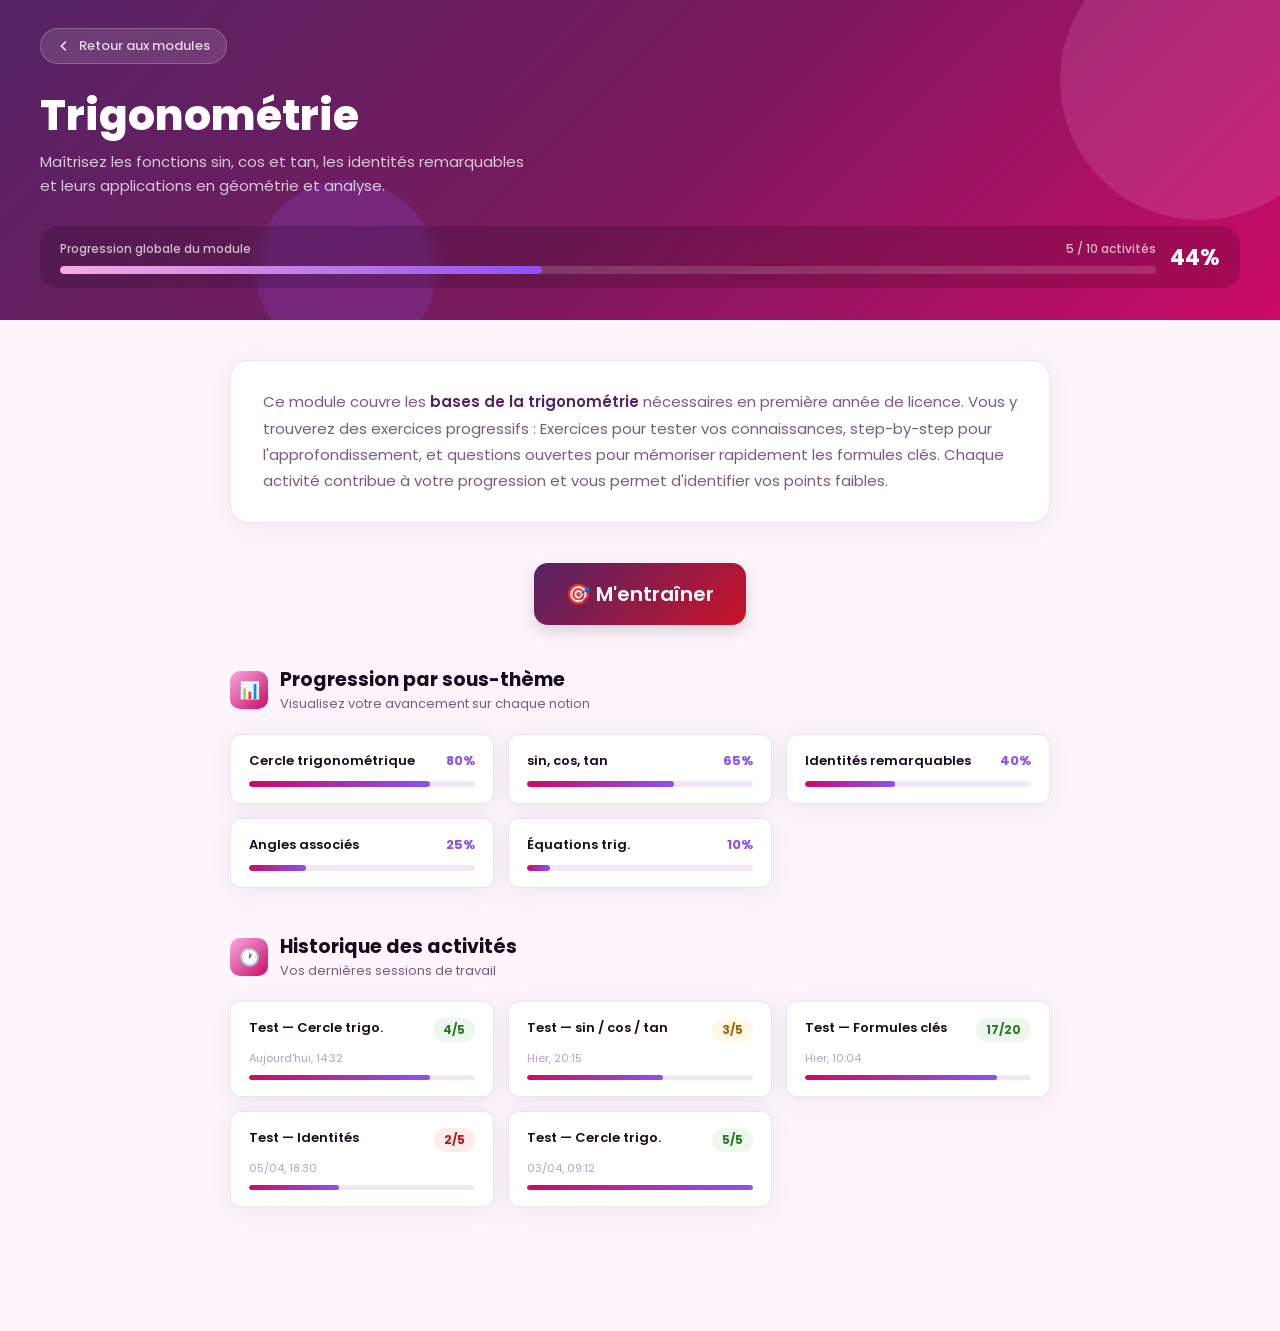
==== commit fe398dff: "WIP" ====
--- a/pages/module.html
+++ b/pages/module.html
@@ -216,10 +216,6 @@
     width: 4px; height: 100%;
     border-radius: 0;
   }
-<<<<<<< HEAD
-<<<<<<< HEAD
-=======
->>>>>>> fe398df (WIP)
   .train-container {
     display: flex;
     justify-content: center;
@@ -248,16 +244,6 @@
   .train-btn:active {
     transform: scale(0.96);
   }
-<<<<<<< HEAD
-=======
-  .train-card.qcm::before { background: linear-gradient(180deg, var(--purple-light), var(--purple-dark)); }
-  .train-card.redaction::before { background: linear-gradient(180deg, var(--pink-hot), var(--red-main)); }
-  .train-card.flash::before { background: linear-gradient(180deg, var(--red-coral), var(--pink-hot)); }
-  .train-card:hover { transform: translateY(-3px); box-shadow: var(--shadow-hover); border-color: rgba(140,82,240,0.25); }
-  .train-card:active { transform: translateY(-1px); }
->>>>>>> 48b55de ([MODULE] 1st version of "Module" page with progress bars and description (All data are fictive, not connected to back-end and to activity))
-=======
->>>>>>> fe398df (WIP)
   .train-type-badge {
     font-size: 10px; font-weight: 700; letter-spacing: 0.8px; text-transform: uppercase;
     padding: 4px 10px; border-radius: 20px;
@@ -266,14 +252,6 @@
   .badge-qcm { background: #f0eafe; color: var(--purple-dark); }
   .badge-redaction { background: #fde8f3; color: var(--pink-hot); }
   .badge-flash { background: #ffe8e8; color: var(--red-main); }
-<<<<<<< HEAD
-<<<<<<< HEAD
-=======
-  .train-card h3 { font-size: 16px; font-weight: 700; margin-bottom: 6px; color: var(--text-dark); }
-  .train-card p { font-size: 13px; color: var(--text-muted); line-height: 1.55; margin-bottom: 16px; }
->>>>>>> 48b55de ([MODULE] 1st version of "Module" page with progress bars and description (All data are fictive, not connected to back-end and to activity))
-=======
->>>>>>> fe398df (WIP)
   .train-meta { display: flex; align-items: center; gap: 6px; font-size: 12px; color: var(--text-light); }
   .train-dot { width: 6px; height: 6px; border-radius: 50%; background: var(--text-light); }
 
@@ -497,8 +475,6 @@
 
   <!-- Description -->
   <div class="desc-card">
-<<<<<<< HEAD
-<<<<<<< HEAD
     <p>Ce module couvre les <strong>bases de la trigonométrie</strong> nécessaires en première année de licence. Vous y trouverez des exercices progressifs : Exercices pour tester vos connaissances, step-by-step pour l'approfondissement, et questions ouvertes pour mémoriser rapidement les formules clés. Chaque activité contribue à votre progression et vous permet d'identifier vos points faibles.</p>
   </div>
   <!-- S'entraîner -->
@@ -507,39 +483,6 @@
     🎯 M'entraîner
   </button>
 </div>
-=======
-    <p>Ce module couvre les <strong>bases de la trigonométrie</strong> nécessaires en première année de licence. Vous y trouverez des exercices progressifs : QCM pour tester vos connaissances, exercices de rédaction pour l'approfondissement, et flash-cards pour mémoriser rapidement les formules clés. Chaque activité contribue à votre progression et vous permet d'identifier vos points faibles.</p>
-  </div>
-  <!-- S'entraîner -->
-  <div class="section-header">
-    <div class="section-icon train">🎯</div>
-    <div class="section-title-text">
-      <h2>S'entraîner</h2>
-      <p>Choisissez un type d'exercice pour pratiquer</p>
-    </div>
-  </div>
-  <div class="train-grid">
-    <div class="train-card qcm" onclick="openQCM()">
-      <span class="train-type-badge badge-qcm">QCM</span>
-      <h3>Questions à choix multiples</h3>
-      <p>Testez vos connaissances sur la trigonométrie avec des questions générées par IA, vérifiées mathématiquement.</p>
-      <div class="train-meta">
-        <span class="train-dot" style="background:var(--purple-light)"></span>
-        5 questions · ~10 min
-      </div>
-    </div>
-  </div>
->>>>>>> 48b55de ([MODULE] 1st version of "Module" page with progress bars and description (All data are fictive, not connected to back-end and to activity))
-=======
-    <p>Ce module couvre les <strong>bases de la trigonométrie</strong> nécessaires en première année de licence. Vous y trouverez des exercices progressifs : Exercices pour tester vos connaissances, step-by-step pour l'approfondissement, et questions ouvertes pour mémoriser rapidement les formules clés. Chaque activité contribue à votre progression et vous permet d'identifier vos points faibles.</p>
-  </div>
-  <!-- S'entraîner -->
-<div class="train-container">
-  <button class="train-btn" onclick="openQCM()">
-    🎯 M'entraîner
-  </button>
-</div>
->>>>>>> fe398df (WIP)
 
   <!-- Progression sous-thèmes -->
   <div class="module-progress-section">
@@ -603,25 +546,11 @@
 ];
 
 const historyData = [
-<<<<<<< HEAD
-<<<<<<< HEAD
-=======
->>>>>>> fe398df (WIP)
   { type: 'Test', date: "Aujourd'hui, 14:32", score: 4, total: 5, notion: 'Cercle trigo.' },
   { type: 'Test', date: 'Hier, 20:15', score: 3, total: 5, notion: 'sin / cos / tan' },
   { type: 'Test', date: 'Hier, 10:04', score: 17, total: 20, notion: 'Formules clés' },
   { type: 'Test', date: '05/04, 18:30', score: 2, total: 5, notion: 'Identités' },
   { type: 'Test', date: '03/04, 09:12', score: 5, total: 5, notion: 'Cercle trigo.' },
-<<<<<<< HEAD
-=======
-  { type: 'QCM', date: "Aujourd'hui, 14:32", score: 4, total: 5, notion: 'Cercle trigo.' },
-  { type: 'QCM', date: 'Hier, 20:15', score: 3, total: 5, notion: 'sin / cos / tan' },
-  { type: 'Flash', date: 'Hier, 10:04', score: 17, total: 20, notion: 'Formules clés' },
-  { type: 'QCM', date: '05/04, 18:30', score: 2, total: 5, notion: 'Identités' },
-  { type: 'QCM', date: '03/04, 09:12', score: 5, total: 5, notion: 'Cercle trigo.' },
->>>>>>> 48b55de ([MODULE] 1st version of "Module" page with progress bars and description (All data are fictive, not connected to back-end and to activity))
-=======
->>>>>>> fe398df (WIP)
 ];
 
 // ── INIT ─────────────────────────────────────────────────────────────────────
@@ -701,27 +630,11 @@
 }
 
 async function loadQuestions() {
-<<<<<<< HEAD
-<<<<<<< HEAD
   document.getElementById('qcmSubtitle').textContent = `9 questions · ${MODULE} · Tous sous-thèmes`;
   const body = document.getElementById('qcmBody');
 
   const prompt = `Tu es un tuteur de mathématiques pour des étudiants de L1.
 Génère ${NB_QUESTIONS} exercice sur la notion "${MODULE}" de niveau "${NIVEAU}".
-=======
-  document.getElementById('qcmSubtitle').textContent = `5 questions · ${MODULE}`;
-  const body = document.getElementById('qcmBody');
-
-  const prompt = `Tu es un tuteur de mathématiques pour des étudiants de L1.
-Génère ${NB_QUESTIONS} questions QCM sur la notion "${MODULE}" de niveau "${NIVEAU}".
->>>>>>> 48b55de ([MODULE] 1st version of "Module" page with progress bars and description (All data are fictive, not connected to back-end and to activity))
-=======
-  document.getElementById('qcmSubtitle').textContent = `9 questions · ${MODULE} · Tous sous-thèmes`;
-  const body = document.getElementById('qcmBody');
-
-  const prompt = `Tu es un tuteur de mathématiques pour des étudiants de L1.
-Génère ${NB_QUESTIONS} exercice sur la notion "${MODULE}" de niveau "${NIVEAU}".
->>>>>>> fe398df (WIP)
 
 RÈGLES IMPORTANTES :
 - Réponds UNIQUEMENT avec un JSON valide, sans markdown, sans backticks.
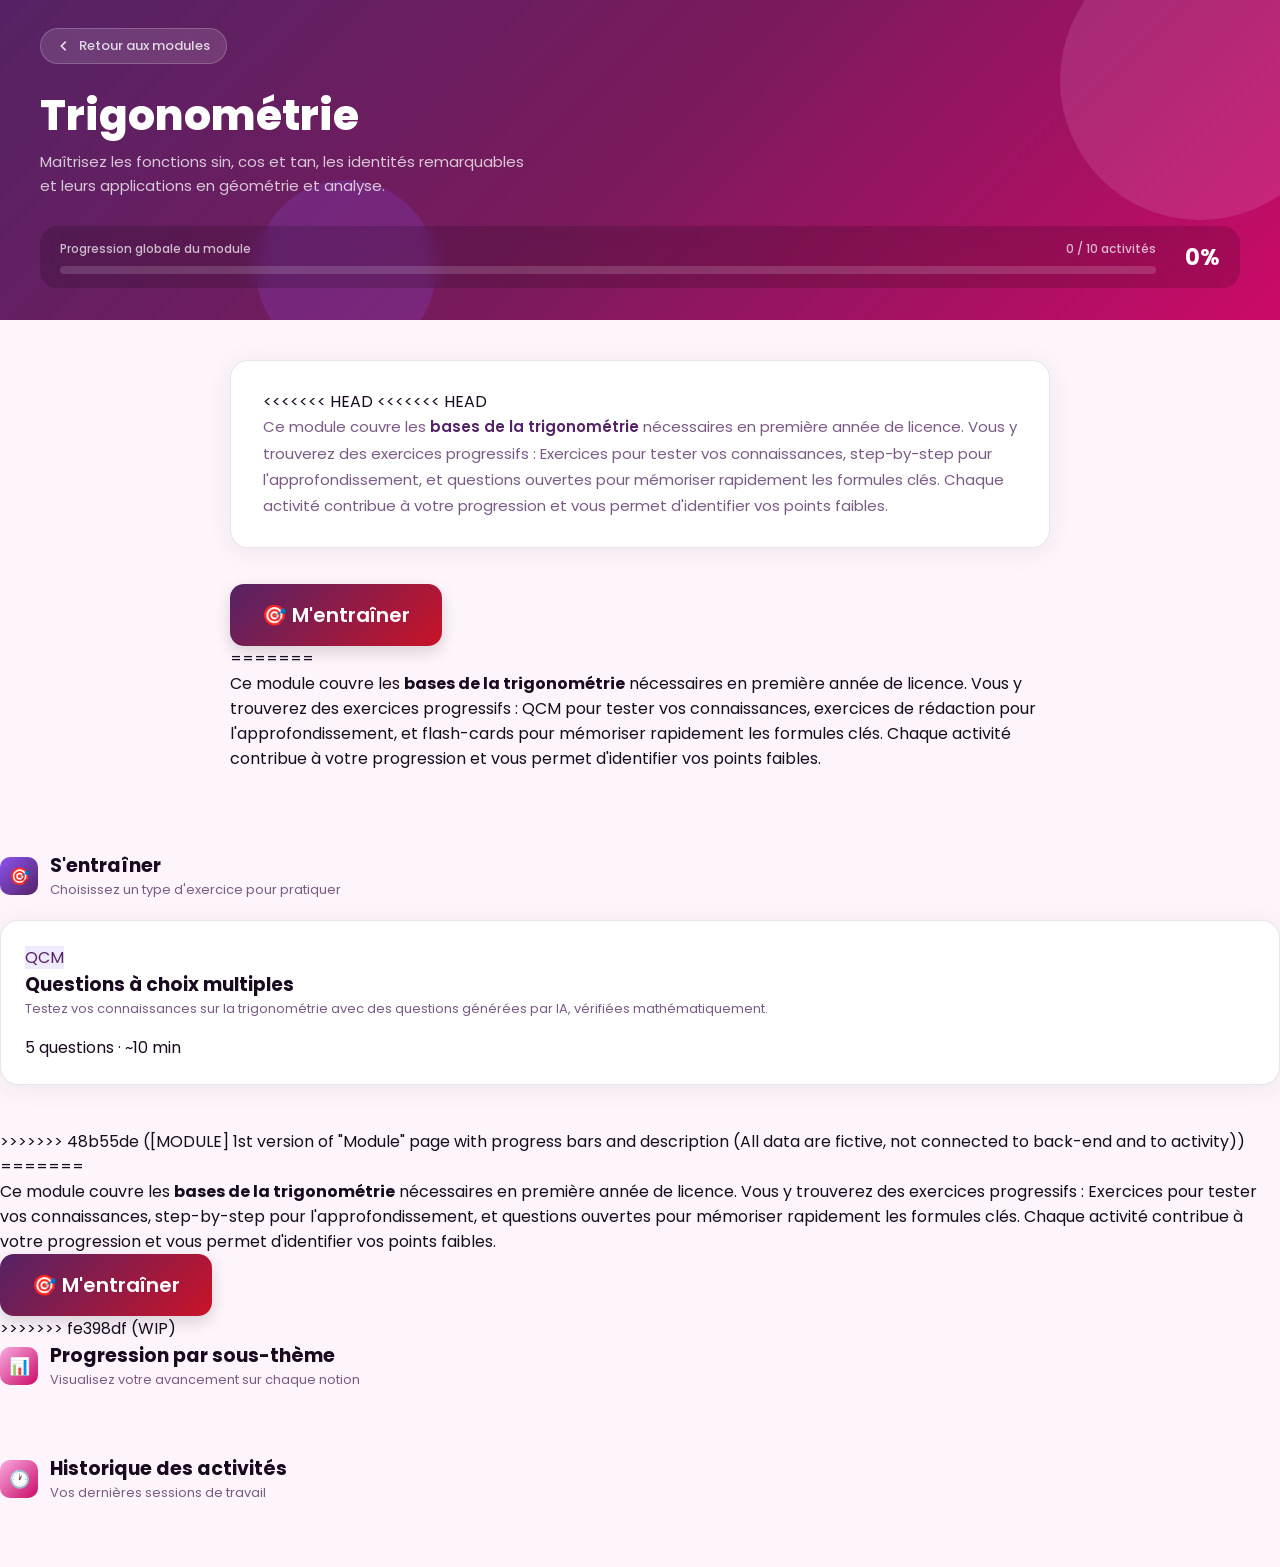
==== commit 7c334322: "Merge pull request #3 from redouanend/feature/home-page Feature/home page ADD OF THE CONCRETE FRONT-" ====
--- a/pages/module.html
+++ b/pages/module.html
@@ -216,6 +216,10 @@
     width: 4px; height: 100%;
     border-radius: 0;
   }
+<<<<<<< HEAD
+<<<<<<< HEAD
+=======
+>>>>>>> fe398df (WIP)
   .train-container {
     display: flex;
     justify-content: center;
@@ -244,6 +248,16 @@
   .train-btn:active {
     transform: scale(0.96);
   }
+<<<<<<< HEAD
+=======
+  .train-card.qcm::before { background: linear-gradient(180deg, var(--purple-light), var(--purple-dark)); }
+  .train-card.redaction::before { background: linear-gradient(180deg, var(--pink-hot), var(--red-main)); }
+  .train-card.flash::before { background: linear-gradient(180deg, var(--red-coral), var(--pink-hot)); }
+  .train-card:hover { transform: translateY(-3px); box-shadow: var(--shadow-hover); border-color: rgba(140,82,240,0.25); }
+  .train-card:active { transform: translateY(-1px); }
+>>>>>>> 48b55de ([MODULE] 1st version of "Module" page with progress bars and description (All data are fictive, not connected to back-end and to activity))
+=======
+>>>>>>> fe398df (WIP)
   .train-type-badge {
     font-size: 10px; font-weight: 700; letter-spacing: 0.8px; text-transform: uppercase;
     padding: 4px 10px; border-radius: 20px;
@@ -252,6 +266,14 @@
   .badge-qcm { background: #f0eafe; color: var(--purple-dark); }
   .badge-redaction { background: #fde8f3; color: var(--pink-hot); }
   .badge-flash { background: #ffe8e8; color: var(--red-main); }
+<<<<<<< HEAD
+<<<<<<< HEAD
+=======
+  .train-card h3 { font-size: 16px; font-weight: 700; margin-bottom: 6px; color: var(--text-dark); }
+  .train-card p { font-size: 13px; color: var(--text-muted); line-height: 1.55; margin-bottom: 16px; }
+>>>>>>> 48b55de ([MODULE] 1st version of "Module" page with progress bars and description (All data are fictive, not connected to back-end and to activity))
+=======
+>>>>>>> fe398df (WIP)
   .train-meta { display: flex; align-items: center; gap: 6px; font-size: 12px; color: var(--text-light); }
   .train-dot { width: 6px; height: 6px; border-radius: 50%; background: var(--text-light); }
 
@@ -475,6 +497,8 @@
 
   <!-- Description -->
   <div class="desc-card">
+<<<<<<< HEAD
+<<<<<<< HEAD
     <p>Ce module couvre les <strong>bases de la trigonométrie</strong> nécessaires en première année de licence. Vous y trouverez des exercices progressifs : Exercices pour tester vos connaissances, step-by-step pour l'approfondissement, et questions ouvertes pour mémoriser rapidement les formules clés. Chaque activité contribue à votre progression et vous permet d'identifier vos points faibles.</p>
   </div>
   <!-- S'entraîner -->
@@ -483,6 +507,39 @@
     🎯 M'entraîner
   </button>
 </div>
+=======
+    <p>Ce module couvre les <strong>bases de la trigonométrie</strong> nécessaires en première année de licence. Vous y trouverez des exercices progressifs : QCM pour tester vos connaissances, exercices de rédaction pour l'approfondissement, et flash-cards pour mémoriser rapidement les formules clés. Chaque activité contribue à votre progression et vous permet d'identifier vos points faibles.</p>
+  </div>
+  <!-- S'entraîner -->
+  <div class="section-header">
+    <div class="section-icon train">🎯</div>
+    <div class="section-title-text">
+      <h2>S'entraîner</h2>
+      <p>Choisissez un type d'exercice pour pratiquer</p>
+    </div>
+  </div>
+  <div class="train-grid">
+    <div class="train-card qcm" onclick="openQCM()">
+      <span class="train-type-badge badge-qcm">QCM</span>
+      <h3>Questions à choix multiples</h3>
+      <p>Testez vos connaissances sur la trigonométrie avec des questions générées par IA, vérifiées mathématiquement.</p>
+      <div class="train-meta">
+        <span class="train-dot" style="background:var(--purple-light)"></span>
+        5 questions · ~10 min
+      </div>
+    </div>
+  </div>
+>>>>>>> 48b55de ([MODULE] 1st version of "Module" page with progress bars and description (All data are fictive, not connected to back-end and to activity))
+=======
+    <p>Ce module couvre les <strong>bases de la trigonométrie</strong> nécessaires en première année de licence. Vous y trouverez des exercices progressifs : Exercices pour tester vos connaissances, step-by-step pour l'approfondissement, et questions ouvertes pour mémoriser rapidement les formules clés. Chaque activité contribue à votre progression et vous permet d'identifier vos points faibles.</p>
+  </div>
+  <!-- S'entraîner -->
+<div class="train-container">
+  <button class="train-btn" onclick="openQCM()">
+    🎯 M'entraîner
+  </button>
+</div>
+>>>>>>> fe398df (WIP)
 
   <!-- Progression sous-thèmes -->
   <div class="module-progress-section">
@@ -546,11 +603,25 @@
 ];
 
 const historyData = [
+<<<<<<< HEAD
+<<<<<<< HEAD
+=======
+>>>>>>> fe398df (WIP)
   { type: 'Test', date: "Aujourd'hui, 14:32", score: 4, total: 5, notion: 'Cercle trigo.' },
   { type: 'Test', date: 'Hier, 20:15', score: 3, total: 5, notion: 'sin / cos / tan' },
   { type: 'Test', date: 'Hier, 10:04', score: 17, total: 20, notion: 'Formules clés' },
   { type: 'Test', date: '05/04, 18:30', score: 2, total: 5, notion: 'Identités' },
   { type: 'Test', date: '03/04, 09:12', score: 5, total: 5, notion: 'Cercle trigo.' },
+<<<<<<< HEAD
+=======
+  { type: 'QCM', date: "Aujourd'hui, 14:32", score: 4, total: 5, notion: 'Cercle trigo.' },
+  { type: 'QCM', date: 'Hier, 20:15', score: 3, total: 5, notion: 'sin / cos / tan' },
+  { type: 'Flash', date: 'Hier, 10:04', score: 17, total: 20, notion: 'Formules clés' },
+  { type: 'QCM', date: '05/04, 18:30', score: 2, total: 5, notion: 'Identités' },
+  { type: 'QCM', date: '03/04, 09:12', score: 5, total: 5, notion: 'Cercle trigo.' },
+>>>>>>> 48b55de ([MODULE] 1st version of "Module" page with progress bars and description (All data are fictive, not connected to back-end and to activity))
+=======
+>>>>>>> fe398df (WIP)
 ];
 
 // ── INIT ─────────────────────────────────────────────────────────────────────
@@ -630,11 +701,27 @@
 }
 
 async function loadQuestions() {
+<<<<<<< HEAD
+<<<<<<< HEAD
   document.getElementById('qcmSubtitle').textContent = `9 questions · ${MODULE} · Tous sous-thèmes`;
   const body = document.getElementById('qcmBody');
 
   const prompt = `Tu es un tuteur de mathématiques pour des étudiants de L1.
 Génère ${NB_QUESTIONS} exercice sur la notion "${MODULE}" de niveau "${NIVEAU}".
+=======
+  document.getElementById('qcmSubtitle').textContent = `5 questions · ${MODULE}`;
+  const body = document.getElementById('qcmBody');
+
+  const prompt = `Tu es un tuteur de mathématiques pour des étudiants de L1.
+Génère ${NB_QUESTIONS} questions QCM sur la notion "${MODULE}" de niveau "${NIVEAU}".
+>>>>>>> 48b55de ([MODULE] 1st version of "Module" page with progress bars and description (All data are fictive, not connected to back-end and to activity))
+=======
+  document.getElementById('qcmSubtitle').textContent = `9 questions · ${MODULE} · Tous sous-thèmes`;
+  const body = document.getElementById('qcmBody');
+
+  const prompt = `Tu es un tuteur de mathématiques pour des étudiants de L1.
+Génère ${NB_QUESTIONS} exercice sur la notion "${MODULE}" de niveau "${NIVEAU}".
+>>>>>>> fe398df (WIP)
 
 RÈGLES IMPORTANTES :
 - Réponds UNIQUEMENT avec un JSON valide, sans markdown, sans backticks.
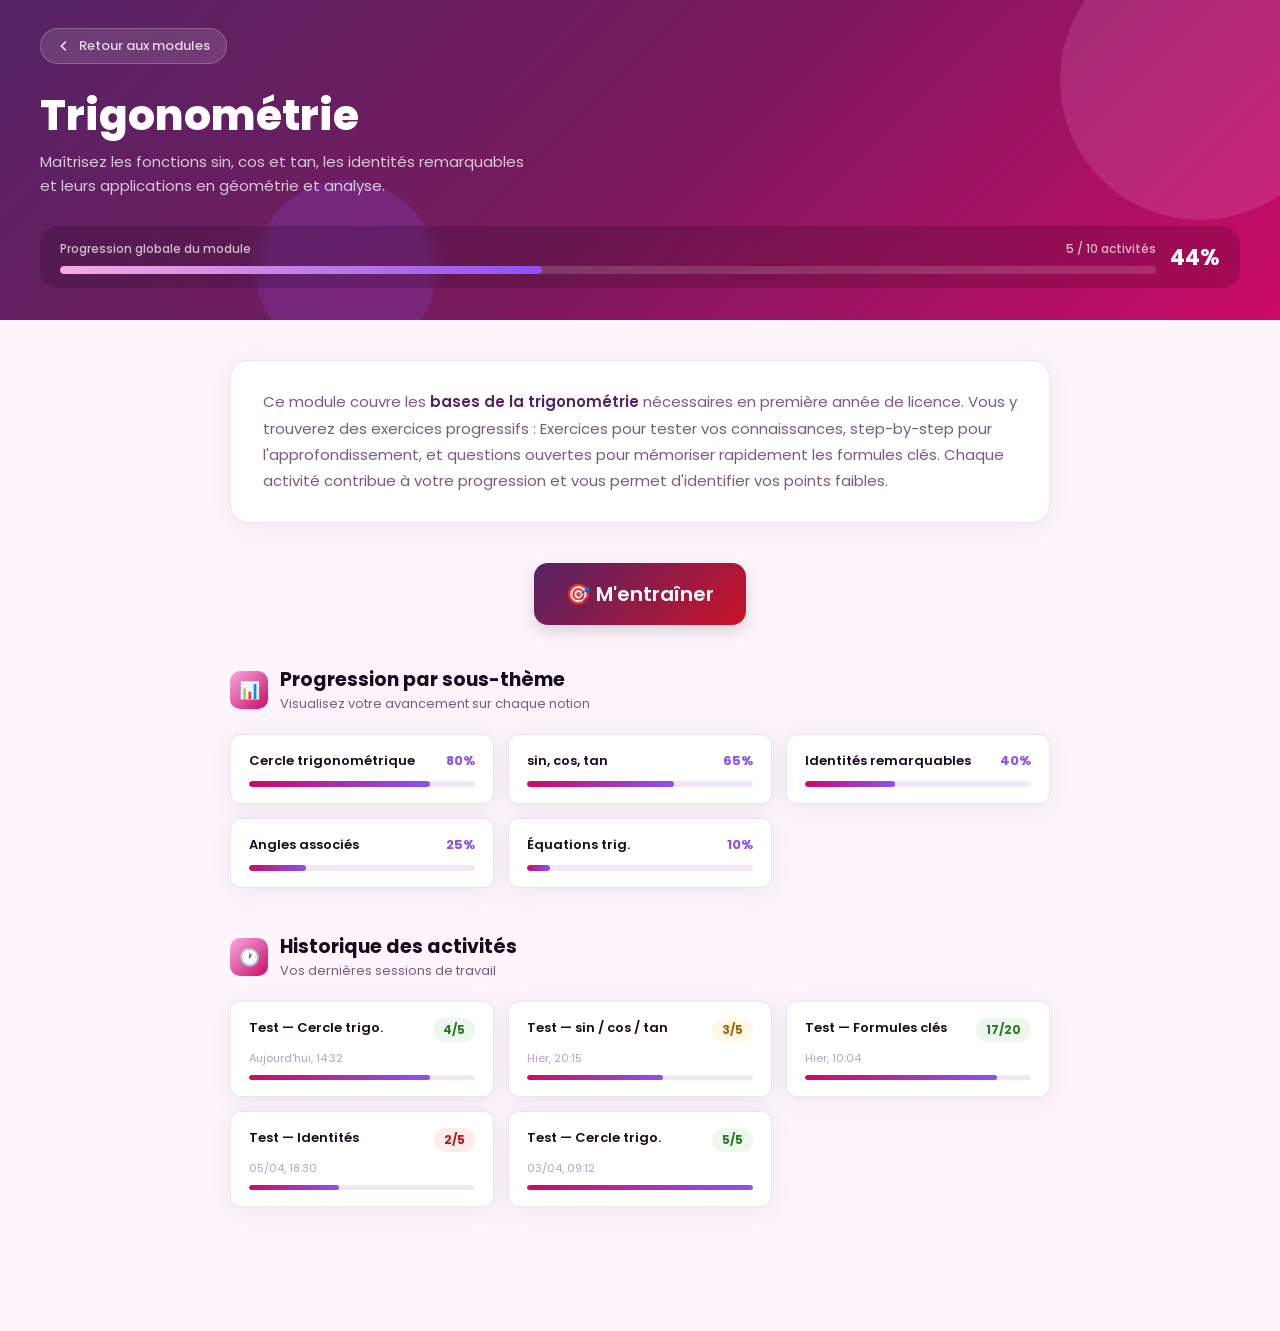
==== commit afa2d55d: "uptade bdv" ====
--- a/pages/module.html
+++ b/pages/module.html
@@ -216,10 +216,6 @@
     width: 4px; height: 100%;
     border-radius: 0;
   }
-<<<<<<< HEAD
-<<<<<<< HEAD
-=======
->>>>>>> fe398df (WIP)
   .train-container {
     display: flex;
     justify-content: center;
@@ -248,16 +244,6 @@
   .train-btn:active {
     transform: scale(0.96);
   }
-<<<<<<< HEAD
-=======
-  .train-card.qcm::before { background: linear-gradient(180deg, var(--purple-light), var(--purple-dark)); }
-  .train-card.redaction::before { background: linear-gradient(180deg, var(--pink-hot), var(--red-main)); }
-  .train-card.flash::before { background: linear-gradient(180deg, var(--red-coral), var(--pink-hot)); }
-  .train-card:hover { transform: translateY(-3px); box-shadow: var(--shadow-hover); border-color: rgba(140,82,240,0.25); }
-  .train-card:active { transform: translateY(-1px); }
->>>>>>> 48b55de ([MODULE] 1st version of "Module" page with progress bars and description (All data are fictive, not connected to back-end and to activity))
-=======
->>>>>>> fe398df (WIP)
   .train-type-badge {
     font-size: 10px; font-weight: 700; letter-spacing: 0.8px; text-transform: uppercase;
     padding: 4px 10px; border-radius: 20px;
@@ -266,14 +252,6 @@
   .badge-qcm { background: #f0eafe; color: var(--purple-dark); }
   .badge-redaction { background: #fde8f3; color: var(--pink-hot); }
   .badge-flash { background: #ffe8e8; color: var(--red-main); }
-<<<<<<< HEAD
-<<<<<<< HEAD
-=======
-  .train-card h3 { font-size: 16px; font-weight: 700; margin-bottom: 6px; color: var(--text-dark); }
-  .train-card p { font-size: 13px; color: var(--text-muted); line-height: 1.55; margin-bottom: 16px; }
->>>>>>> 48b55de ([MODULE] 1st version of "Module" page with progress bars and description (All data are fictive, not connected to back-end and to activity))
-=======
->>>>>>> fe398df (WIP)
   .train-meta { display: flex; align-items: center; gap: 6px; font-size: 12px; color: var(--text-light); }
   .train-dot { width: 6px; height: 6px; border-radius: 50%; background: var(--text-light); }
 
@@ -497,8 +475,6 @@
 
   <!-- Description -->
   <div class="desc-card">
-<<<<<<< HEAD
-<<<<<<< HEAD
     <p>Ce module couvre les <strong>bases de la trigonométrie</strong> nécessaires en première année de licence. Vous y trouverez des exercices progressifs : Exercices pour tester vos connaissances, step-by-step pour l'approfondissement, et questions ouvertes pour mémoriser rapidement les formules clés. Chaque activité contribue à votre progression et vous permet d'identifier vos points faibles.</p>
   </div>
   <!-- S'entraîner -->
@@ -507,39 +483,6 @@
     🎯 M'entraîner
   </button>
 </div>
-=======
-    <p>Ce module couvre les <strong>bases de la trigonométrie</strong> nécessaires en première année de licence. Vous y trouverez des exercices progressifs : QCM pour tester vos connaissances, exercices de rédaction pour l'approfondissement, et flash-cards pour mémoriser rapidement les formules clés. Chaque activité contribue à votre progression et vous permet d'identifier vos points faibles.</p>
-  </div>
-  <!-- S'entraîner -->
-  <div class="section-header">
-    <div class="section-icon train">🎯</div>
-    <div class="section-title-text">
-      <h2>S'entraîner</h2>
-      <p>Choisissez un type d'exercice pour pratiquer</p>
-    </div>
-  </div>
-  <div class="train-grid">
-    <div class="train-card qcm" onclick="openQCM()">
-      <span class="train-type-badge badge-qcm">QCM</span>
-      <h3>Questions à choix multiples</h3>
-      <p>Testez vos connaissances sur la trigonométrie avec des questions générées par IA, vérifiées mathématiquement.</p>
-      <div class="train-meta">
-        <span class="train-dot" style="background:var(--purple-light)"></span>
-        5 questions · ~10 min
-      </div>
-    </div>
-  </div>
->>>>>>> 48b55de ([MODULE] 1st version of "Module" page with progress bars and description (All data are fictive, not connected to back-end and to activity))
-=======
-    <p>Ce module couvre les <strong>bases de la trigonométrie</strong> nécessaires en première année de licence. Vous y trouverez des exercices progressifs : Exercices pour tester vos connaissances, step-by-step pour l'approfondissement, et questions ouvertes pour mémoriser rapidement les formules clés. Chaque activité contribue à votre progression et vous permet d'identifier vos points faibles.</p>
-  </div>
-  <!-- S'entraîner -->
-<div class="train-container">
-  <button class="train-btn" onclick="openQCM()">
-    🎯 M'entraîner
-  </button>
-</div>
->>>>>>> fe398df (WIP)
 
   <!-- Progression sous-thèmes -->
   <div class="module-progress-section">
@@ -603,25 +546,11 @@
 ];
 
 const historyData = [
-<<<<<<< HEAD
-<<<<<<< HEAD
-=======
->>>>>>> fe398df (WIP)
   { type: 'Test', date: "Aujourd'hui, 14:32", score: 4, total: 5, notion: 'Cercle trigo.' },
   { type: 'Test', date: 'Hier, 20:15', score: 3, total: 5, notion: 'sin / cos / tan' },
   { type: 'Test', date: 'Hier, 10:04', score: 17, total: 20, notion: 'Formules clés' },
   { type: 'Test', date: '05/04, 18:30', score: 2, total: 5, notion: 'Identités' },
   { type: 'Test', date: '03/04, 09:12', score: 5, total: 5, notion: 'Cercle trigo.' },
-<<<<<<< HEAD
-=======
-  { type: 'QCM', date: "Aujourd'hui, 14:32", score: 4, total: 5, notion: 'Cercle trigo.' },
-  { type: 'QCM', date: 'Hier, 20:15', score: 3, total: 5, notion: 'sin / cos / tan' },
-  { type: 'Flash', date: 'Hier, 10:04', score: 17, total: 20, notion: 'Formules clés' },
-  { type: 'QCM', date: '05/04, 18:30', score: 2, total: 5, notion: 'Identités' },
-  { type: 'QCM', date: '03/04, 09:12', score: 5, total: 5, notion: 'Cercle trigo.' },
->>>>>>> 48b55de ([MODULE] 1st version of "Module" page with progress bars and description (All data are fictive, not connected to back-end and to activity))
-=======
->>>>>>> fe398df (WIP)
 ];
 
 // ── INIT ─────────────────────────────────────────────────────────────────────
@@ -701,27 +630,11 @@
 }
 
 async function loadQuestions() {
-<<<<<<< HEAD
-<<<<<<< HEAD
   document.getElementById('qcmSubtitle').textContent = `9 questions · ${MODULE} · Tous sous-thèmes`;
   const body = document.getElementById('qcmBody');
 
   const prompt = `Tu es un tuteur de mathématiques pour des étudiants de L1.
 Génère ${NB_QUESTIONS} exercice sur la notion "${MODULE}" de niveau "${NIVEAU}".
-=======
-  document.getElementById('qcmSubtitle').textContent = `5 questions · ${MODULE}`;
-  const body = document.getElementById('qcmBody');
-
-  const prompt = `Tu es un tuteur de mathématiques pour des étudiants de L1.
-Génère ${NB_QUESTIONS} questions QCM sur la notion "${MODULE}" de niveau "${NIVEAU}".
->>>>>>> 48b55de ([MODULE] 1st version of "Module" page with progress bars and description (All data are fictive, not connected to back-end and to activity))
-=======
-  document.getElementById('qcmSubtitle').textContent = `9 questions · ${MODULE} · Tous sous-thèmes`;
-  const body = document.getElementById('qcmBody');
-
-  const prompt = `Tu es un tuteur de mathématiques pour des étudiants de L1.
-Génère ${NB_QUESTIONS} exercice sur la notion "${MODULE}" de niveau "${NIVEAU}".
->>>>>>> fe398df (WIP)
 
 RÈGLES IMPORTANTES :
 - Réponds UNIQUEMENT avec un JSON valide, sans markdown, sans backticks.
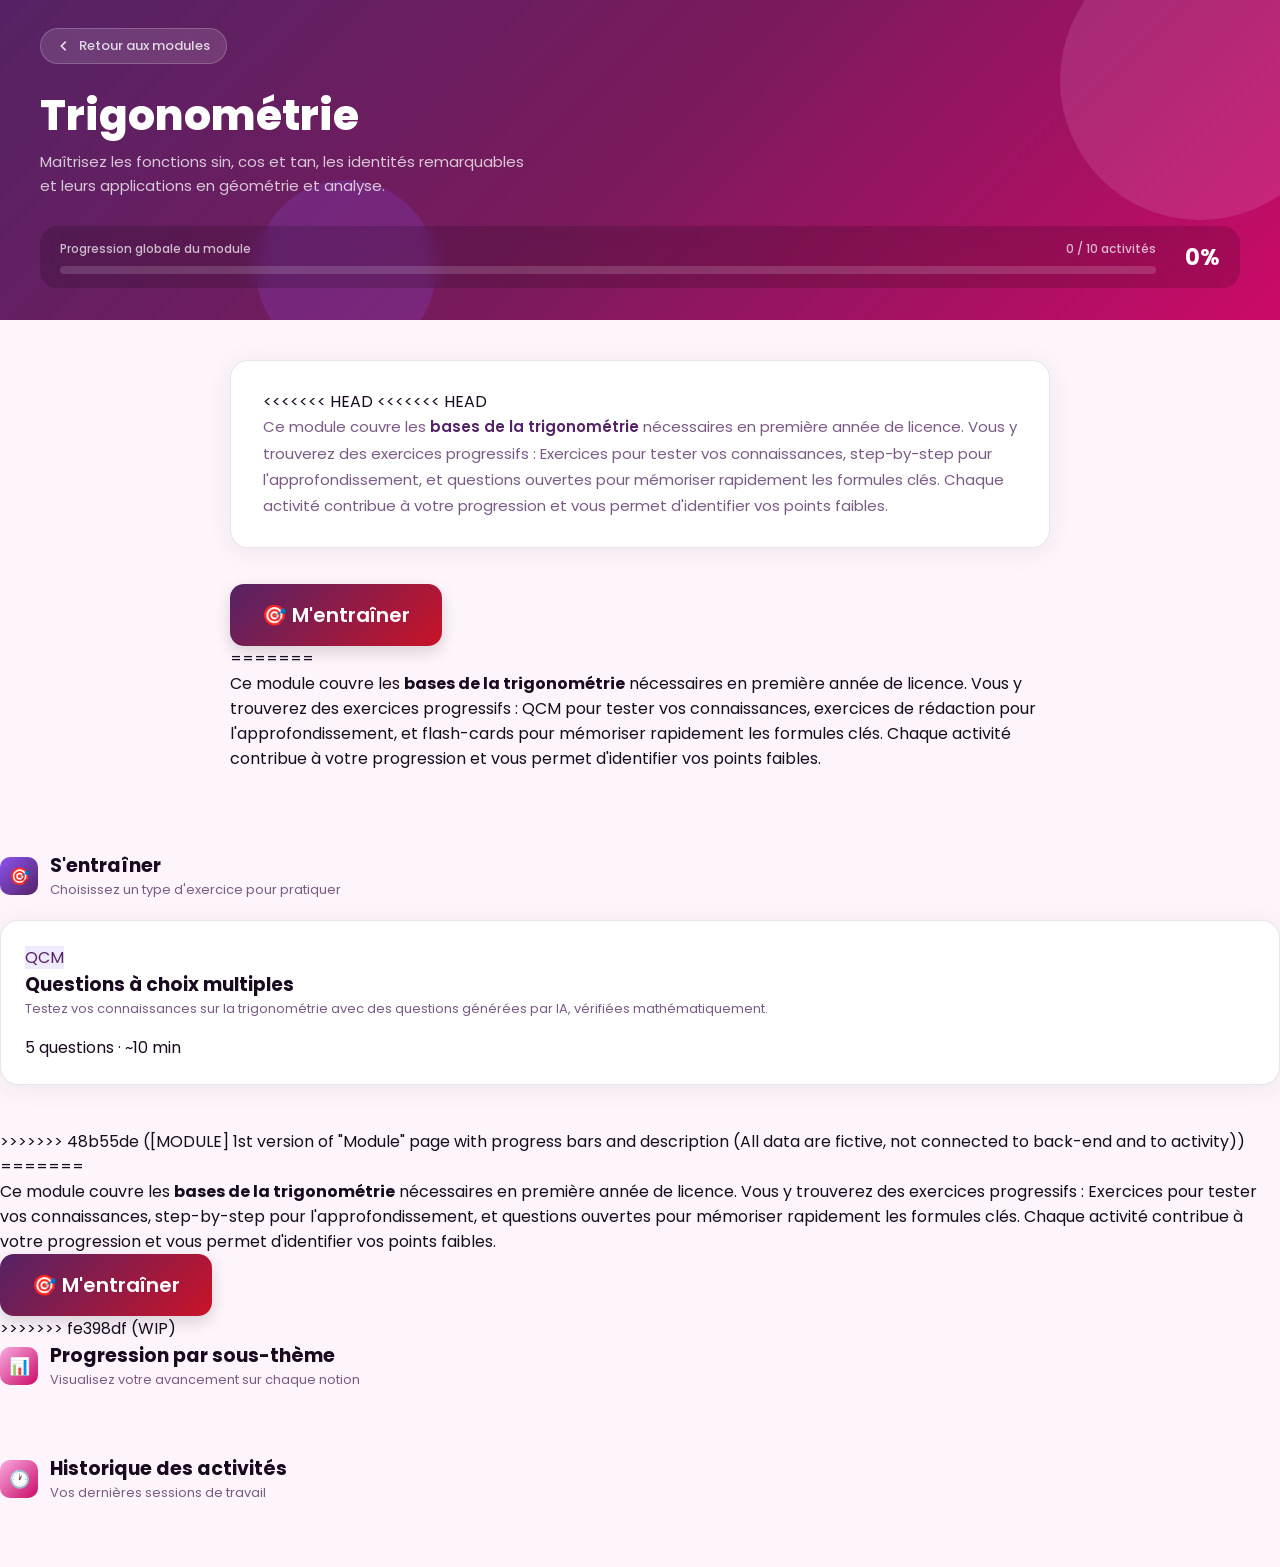
==== commit 312feb53: "Resolve merge conflicts" ====
--- a/pages/module.html
+++ b/pages/module.html
@@ -216,6 +216,10 @@
     width: 4px; height: 100%;
     border-radius: 0;
   }
+<<<<<<< HEAD
+<<<<<<< HEAD
+=======
+>>>>>>> fe398df (WIP)
   .train-container {
     display: flex;
     justify-content: center;
@@ -244,6 +248,16 @@
   .train-btn:active {
     transform: scale(0.96);
   }
+<<<<<<< HEAD
+=======
+  .train-card.qcm::before { background: linear-gradient(180deg, var(--purple-light), var(--purple-dark)); }
+  .train-card.redaction::before { background: linear-gradient(180deg, var(--pink-hot), var(--red-main)); }
+  .train-card.flash::before { background: linear-gradient(180deg, var(--red-coral), var(--pink-hot)); }
+  .train-card:hover { transform: translateY(-3px); box-shadow: var(--shadow-hover); border-color: rgba(140,82,240,0.25); }
+  .train-card:active { transform: translateY(-1px); }
+>>>>>>> 48b55de ([MODULE] 1st version of "Module" page with progress bars and description (All data are fictive, not connected to back-end and to activity))
+=======
+>>>>>>> fe398df (WIP)
   .train-type-badge {
     font-size: 10px; font-weight: 700; letter-spacing: 0.8px; text-transform: uppercase;
     padding: 4px 10px; border-radius: 20px;
@@ -252,6 +266,14 @@
   .badge-qcm { background: #f0eafe; color: var(--purple-dark); }
   .badge-redaction { background: #fde8f3; color: var(--pink-hot); }
   .badge-flash { background: #ffe8e8; color: var(--red-main); }
+<<<<<<< HEAD
+<<<<<<< HEAD
+=======
+  .train-card h3 { font-size: 16px; font-weight: 700; margin-bottom: 6px; color: var(--text-dark); }
+  .train-card p { font-size: 13px; color: var(--text-muted); line-height: 1.55; margin-bottom: 16px; }
+>>>>>>> 48b55de ([MODULE] 1st version of "Module" page with progress bars and description (All data are fictive, not connected to back-end and to activity))
+=======
+>>>>>>> fe398df (WIP)
   .train-meta { display: flex; align-items: center; gap: 6px; font-size: 12px; color: var(--text-light); }
   .train-dot { width: 6px; height: 6px; border-radius: 50%; background: var(--text-light); }
 
@@ -475,6 +497,8 @@
 
   <!-- Description -->
   <div class="desc-card">
+<<<<<<< HEAD
+<<<<<<< HEAD
     <p>Ce module couvre les <strong>bases de la trigonométrie</strong> nécessaires en première année de licence. Vous y trouverez des exercices progressifs : Exercices pour tester vos connaissances, step-by-step pour l'approfondissement, et questions ouvertes pour mémoriser rapidement les formules clés. Chaque activité contribue à votre progression et vous permet d'identifier vos points faibles.</p>
   </div>
   <!-- S'entraîner -->
@@ -483,6 +507,39 @@
     🎯 M'entraîner
   </button>
 </div>
+=======
+    <p>Ce module couvre les <strong>bases de la trigonométrie</strong> nécessaires en première année de licence. Vous y trouverez des exercices progressifs : QCM pour tester vos connaissances, exercices de rédaction pour l'approfondissement, et flash-cards pour mémoriser rapidement les formules clés. Chaque activité contribue à votre progression et vous permet d'identifier vos points faibles.</p>
+  </div>
+  <!-- S'entraîner -->
+  <div class="section-header">
+    <div class="section-icon train">🎯</div>
+    <div class="section-title-text">
+      <h2>S'entraîner</h2>
+      <p>Choisissez un type d'exercice pour pratiquer</p>
+    </div>
+  </div>
+  <div class="train-grid">
+    <div class="train-card qcm" onclick="openQCM()">
+      <span class="train-type-badge badge-qcm">QCM</span>
+      <h3>Questions à choix multiples</h3>
+      <p>Testez vos connaissances sur la trigonométrie avec des questions générées par IA, vérifiées mathématiquement.</p>
+      <div class="train-meta">
+        <span class="train-dot" style="background:var(--purple-light)"></span>
+        5 questions · ~10 min
+      </div>
+    </div>
+  </div>
+>>>>>>> 48b55de ([MODULE] 1st version of "Module" page with progress bars and description (All data are fictive, not connected to back-end and to activity))
+=======
+    <p>Ce module couvre les <strong>bases de la trigonométrie</strong> nécessaires en première année de licence. Vous y trouverez des exercices progressifs : Exercices pour tester vos connaissances, step-by-step pour l'approfondissement, et questions ouvertes pour mémoriser rapidement les formules clés. Chaque activité contribue à votre progression et vous permet d'identifier vos points faibles.</p>
+  </div>
+  <!-- S'entraîner -->
+<div class="train-container">
+  <button class="train-btn" onclick="openQCM()">
+    🎯 M'entraîner
+  </button>
+</div>
+>>>>>>> fe398df (WIP)
 
   <!-- Progression sous-thèmes -->
   <div class="module-progress-section">
@@ -546,11 +603,25 @@
 ];
 
 const historyData = [
+<<<<<<< HEAD
+<<<<<<< HEAD
+=======
+>>>>>>> fe398df (WIP)
   { type: 'Test', date: "Aujourd'hui, 14:32", score: 4, total: 5, notion: 'Cercle trigo.' },
   { type: 'Test', date: 'Hier, 20:15', score: 3, total: 5, notion: 'sin / cos / tan' },
   { type: 'Test', date: 'Hier, 10:04', score: 17, total: 20, notion: 'Formules clés' },
   { type: 'Test', date: '05/04, 18:30', score: 2, total: 5, notion: 'Identités' },
   { type: 'Test', date: '03/04, 09:12', score: 5, total: 5, notion: 'Cercle trigo.' },
+<<<<<<< HEAD
+=======
+  { type: 'QCM', date: "Aujourd'hui, 14:32", score: 4, total: 5, notion: 'Cercle trigo.' },
+  { type: 'QCM', date: 'Hier, 20:15', score: 3, total: 5, notion: 'sin / cos / tan' },
+  { type: 'Flash', date: 'Hier, 10:04', score: 17, total: 20, notion: 'Formules clés' },
+  { type: 'QCM', date: '05/04, 18:30', score: 2, total: 5, notion: 'Identités' },
+  { type: 'QCM', date: '03/04, 09:12', score: 5, total: 5, notion: 'Cercle trigo.' },
+>>>>>>> 48b55de ([MODULE] 1st version of "Module" page with progress bars and description (All data are fictive, not connected to back-end and to activity))
+=======
+>>>>>>> fe398df (WIP)
 ];
 
 // ── INIT ─────────────────────────────────────────────────────────────────────
@@ -630,11 +701,27 @@
 }
 
 async function loadQuestions() {
+<<<<<<< HEAD
+<<<<<<< HEAD
   document.getElementById('qcmSubtitle').textContent = `9 questions · ${MODULE} · Tous sous-thèmes`;
   const body = document.getElementById('qcmBody');
 
   const prompt = `Tu es un tuteur de mathématiques pour des étudiants de L1.
 Génère ${NB_QUESTIONS} exercice sur la notion "${MODULE}" de niveau "${NIVEAU}".
+=======
+  document.getElementById('qcmSubtitle').textContent = `5 questions · ${MODULE}`;
+  const body = document.getElementById('qcmBody');
+
+  const prompt = `Tu es un tuteur de mathématiques pour des étudiants de L1.
+Génère ${NB_QUESTIONS} questions QCM sur la notion "${MODULE}" de niveau "${NIVEAU}".
+>>>>>>> 48b55de ([MODULE] 1st version of "Module" page with progress bars and description (All data are fictive, not connected to back-end and to activity))
+=======
+  document.getElementById('qcmSubtitle').textContent = `9 questions · ${MODULE} · Tous sous-thèmes`;
+  const body = document.getElementById('qcmBody');
+
+  const prompt = `Tu es un tuteur de mathématiques pour des étudiants de L1.
+Génère ${NB_QUESTIONS} exercice sur la notion "${MODULE}" de niveau "${NIVEAU}".
+>>>>>>> fe398df (WIP)
 
 RÈGLES IMPORTANTES :
 - Réponds UNIQUEMENT avec un JSON valide, sans markdown, sans backticks.
